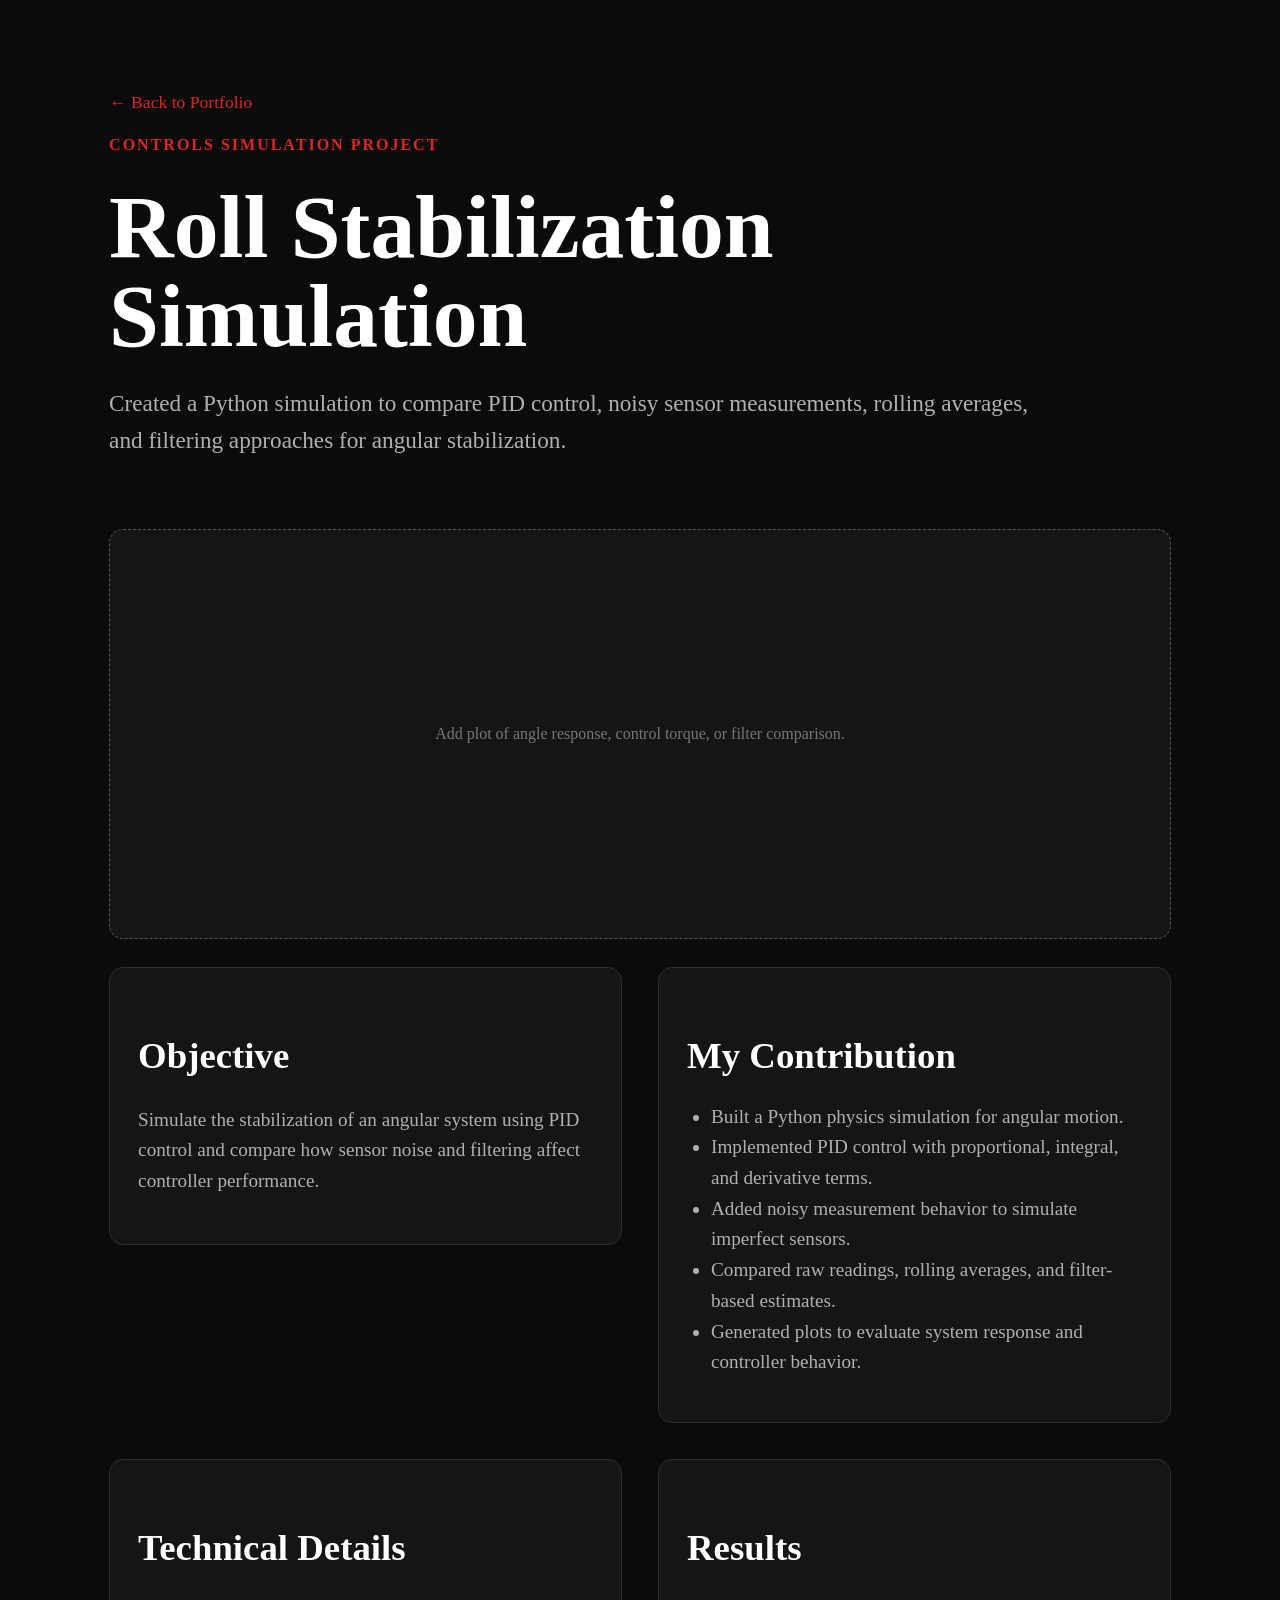
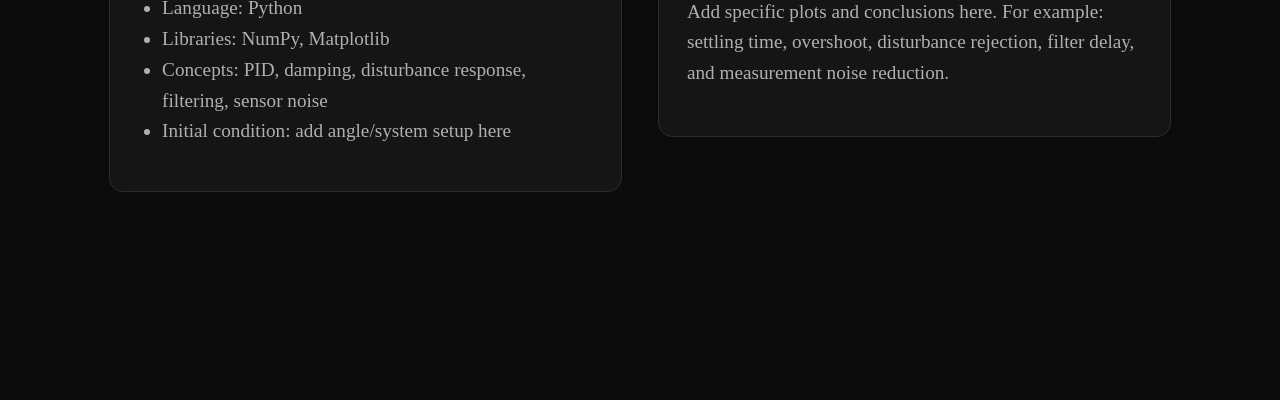
==== projects/controls-sim.html @ 14aed6b5 "fix image paths" ====
<!DOCTYPE html>
<html lang="en">
<head>
  <meta charset="UTF-8" />
  <meta name="viewport" content="width=device-width, initial-scale=1.0" />
  <title>Roll Stabilization Simulation | Logan DeFour</title>
  <link rel="stylesheet" href="../style.css" />
</head>
<body>

<main class="project-page">

  <a class="back-link" href="../index.html">← Back to Portfolio</a>

  <section class="project-hero">
    <p class="eyebrow">Controls Simulation Project</p>
    <h1>Roll Stabilization Simulation</h1>
    <p class="project-summary">
      Created a Python simulation to compare PID control, noisy sensor measurements,
      rolling averages, and filtering approaches for angular stabilization.
    </p>
  </section>

  <div class="visual-large placeholder">
    Add plot of angle response, control torque, or filter comparison.
  </div>

  <section class="project-layout">

    <div class="project-section">
      <h2>Objective</h2>
      <p>
        Simulate the stabilization of an angular system using PID control and compare how
        sensor noise and filtering affect controller performance.
      </p>
    </div>

    <div class="project-section">
      <h2>My Contribution</h2>
      <ul>
        <li>Built a Python physics simulation for angular motion.</li>
        <li>Implemented PID control with proportional, integral, and derivative terms.</li>
        <li>Added noisy measurement behavior to simulate imperfect sensors.</li>
        <li>Compared raw readings, rolling averages, and filter-based estimates.</li>
        <li>Generated plots to evaluate system response and controller behavior.</li>
      </ul>
    </div>

    <div class="project-section">
      <h2>Technical Details</h2>
      <ul>
        <li>Language: Python</li>
        <li>Libraries: NumPy, Matplotlib</li>
        <li>Concepts: PID, damping, disturbance response, filtering, sensor noise</li>
        <li>Initial condition: add angle/system setup here</li>
      </ul>
    </div>

    <div class="project-section">
      <h2>Results</h2>
      <p>
        Add specific plots and conclusions here. For example: settling time, overshoot,
        disturbance rejection, filter delay, and measurement noise reduction.
      </p>
    </div>

  </section>

</main>

</body>
</html>
---- style.css ----
<<<<<<< HEAD
@import url('https://fonts.googleapis.com/css2?family=Cormorant+Garamond:wght@400;500;600;700&display=swap');

* {
  margin: 0;
  padding: 0;
  box-sizing: border-box;
}

html {
  scroll-behavior: smooth;
}

body {
  background: #0b0b0b;
  color: #d8d8d8;
  font-family: "Cormorant Garamond", serif;
  line-height: 1.6;
}

a {
  color: inherit;
  text-decoration: none;
}

.site-header {
  position: sticky;
  top: 0;
  z-index: 10;
  background: rgba(10, 10, 10, 0.92);
  border-bottom: 1px solid #2d2d2d;
  backdrop-filter: blur(10px);
}

nav {
  display: flex;
  justify-content: space-between;
  align-items: center;
  padding: 22px 8%;
}

.logo {
  color: #ffffff;
  font-size: 2rem;
  font-weight: 700;
  letter-spacing: 1px;
}

.nav-links a {
  margin-left: 24px;
  color: #d8d8d8;
  font-size: 1.1rem;
}

.nav-links a:hover {
  color: #dc2626;
}

.hero {
  min-height: 90vh;
  padding: 80px 8%;
  display: grid;
  grid-template-columns: 1.2fr 0.8fr;
  gap: 48px;
  align-items: center;
  background:
    linear-gradient(rgba(0,0,0,0.72), rgba(0,0,0,0.86)),
    linear-gradient(135deg, #0b0b0b, #18181b, #111827);
}

.eyebrow {
  color: #dc2626;
  font-weight: 700;
  text-transform: uppercase;
  letter-spacing: 2px;
}

.hero h1 {
  font-size: clamp(3.4rem, 5vw, 6.7rem);
  line-height: 0.95;
  margin: 16px 0 24px;
  color: white;
}

.hero p {
  font-size: 1.45rem;
  color: #b0b0b0;
  max-width: 850px;
}

.button {
  display: inline-block;
  margin-top: 32px;
  padding: 14px 28px;
  background: #991b1b;
  color: white;
  border-radius: 6px;
  font-size: 1.15rem;
  transition: 0.25s;
}

.button:hover {
  background: #dc2626;
  transform: translateY(-2px);
}

.placeholder {
  border: 1px dashed #555;
  background: #151515;
  color: #777;
  display: flex;
  align-items: center;
  justify-content: center;
  text-align: center;
  padding: 24px;
}

.hero-visual {
    height: 650px;
    overflow: hidden;
    border-radius: 16px;
}

.hero-image {
    width: 100%;
    height: 100%;
    object-fit: cover;
    object-position: center top;
}

main {
  padding: 80px 8%;
}

section {
  margin-bottom: 120px;
}

.section-heading {
  margin-bottom: 32px;
}

.section-heading h2 {
  font-size: 3.2rem;
  color: white;
  border-left: 4px solid #991b1b;
  padding-left: 16px;
}

.section-heading p {
  font-size: 1.3rem;
  color: #a3a3a3;
  max-width: 850px;
  margin-top: 12px;
}

.project-grid {
  display: grid;
  grid-template-columns: repeat(auto-fit, minmax(320px, 1fr));
  gap: 28px;
}

.project-card {
  background: #151515;
  border: 1px solid #2d2d2d;
  border-radius: 14px;
  overflow: hidden;
  transition: 0.25s;
}

.project-card:hover {
  transform: translateY(-8px);
  border-color: #991b1b;
  box-shadow: 0 10px 30px rgba(153, 27, 27, 0.25);
}

.project-image {
    width: 100%;
    height: 230px;
    object-fit: cover;
    display: block;
}
.project-content {
  padding: 24px;
}

.project-content h3 {
  font-size: 1.9rem;
  color: white;
  margin-bottom: 12px;
}

.project-content p {
  font-size: 1.15rem;
  color: #b0b0b0;
  margin-bottom: 16px;
}

.project-content span {
  color: #dc2626;
  font-weight: 700;
}

.skills-grid {
  display: flex;
  flex-wrap: wrap;
  gap: 14px;
}

.skills-grid span {
  background: #151515;
  border: 1px solid #333;
  padding: 10px 18px;
  border-radius: 999px;
  font-size: 1.1rem;
}

.about p,
.contact p {
  font-size: 1.45rem;
  color: #b0b0b0;
  max-width: 900px;
}

.contact a {
  color: #dc2626;
}

footer {
  padding: 40px 8%;
  text-align: center;
  border-top: 1px solid #2d2d2d;
  color: #777;
}

/* Project Pages */

.project-page {
  padding: 80px 8%;
}

.project-hero {
  margin-bottom: 70px;
}

.back-link {
  color: #dc2626;
  font-size: 1.1rem;
}

.project-hero h1 {
  font-size: clamp(3rem, 7vw, 6rem);
  color: white;
  line-height: 1;
  margin: 24px 0;
}

.project-summary {
  font-size: 1.45rem;
  color: #b0b0b0;
  max-width: 950px;
}

.project-layout {
  display: grid;
  grid-template-columns: 1fr 1fr;
  gap: 36px;
  align-items: start;
}

.project-section {
  background: #151515;
  border: 1px solid #2d2d2d;
  border-radius: 14px;
  padding: 28px;
}

.project-section h2 {
  font-size: 2.3rem;
  color: white;
  margin-bottom: 16px;
}

.project-section p,
.project-section li {
  font-size: 1.2rem;
  color: #b0b0b0;
}

.project-section ul {
  padding-left: 24px;
}

.visual-large {
  min-height: 360px;
  border-radius: 14px;
  margin-bottom: 28px;
}

.full-width {
  grid-column: 1 / -1;
}

@media (max-width: 850px) {
  .hero,
  .project-layout {
    grid-template-columns: 1fr;
  }

  nav {
    flex-direction: column;
    gap: 16px;
  }

  .nav-links a {
    margin: 0 8px;
  }
=======
@import url('https://fonts.googleapis.com/css2?family=Cormorant+Garamond:wght@400;500;600;700&display=swap');

* {
  margin: 0;
  padding: 0;
  box-sizing: border-box;
}

html {
  scroll-behavior: smooth;
}

body {
  background: #0b0b0b;
  color: #d8d8d8;
  font-family: "Cormorant Garamond", serif;
  line-height: 1.6;
}

a {
  color: inherit;
  text-decoration: none;
}

.site-header {
  position: sticky;
  top: 0;
  z-index: 10;
  background: rgba(10, 10, 10, 0.92);
  border-bottom: 1px solid #2d2d2d;
  backdrop-filter: blur(10px);
}

nav {
  display: flex;
  justify-content: space-between;
  align-items: center;
  padding: 22px 8%;
}

.logo {
  color: #ffffff;
  font-size: 2rem;
  font-weight: 700;
  letter-spacing: 1px;
}

.nav-links a {
  margin-left: 24px;
  color: #d8d8d8;
  font-size: 1.1rem;
}

.nav-links a:hover {
  color: #dc2626;
}

.hero {
  min-height: 90vh;
  padding: 80px 8%;
  display: grid;
  grid-template-columns: 1.2fr 0.8fr;
  gap: 48px;
  align-items: center;
  background:
    linear-gradient(rgba(0,0,0,0.72), rgba(0,0,0,0.86)),
    linear-gradient(135deg, #0b0b0b, #18181b, #111827);
}

.eyebrow {
  color: #dc2626;
  font-weight: 700;
  text-transform: uppercase;
  letter-spacing: 2px;
}

.hero h1 {
  font-size: clamp(3.4rem, 5vw, 6.7rem);
  line-height: 0.95;
  margin: 16px 0 24px;
  color: white;
}

.hero p {
  font-size: 1.45rem;
  color: #b0b0b0;
  max-width: 850px;
}

.button {
  display: inline-block;
  margin-top: 32px;
  padding: 14px 28px;
  background: #991b1b;
  color: white;
  border-radius: 6px;
  font-size: 1.15rem;
  transition: 0.25s;
}

.button:hover {
  background: #dc2626;
  transform: translateY(-2px);
}

.placeholder {
  border: 1px dashed #555;
  background: #151515;
  color: #777;
  display: flex;
  align-items: center;
  justify-content: center;
  text-align: center;
  padding: 24px;
}

.hero-visual {
    height: 650px;
    overflow: hidden;
    border-radius: 16px;
}

.hero-image {
    width: 100%;
    height: 100%;
    object-fit: cover;
    object-position: center top;
}

main {
  padding: 80px 8%;
}

section {
  margin-bottom: 120px;
}

.section-heading {
  margin-bottom: 32px;
}

.section-heading h2 {
  font-size: 3.2rem;
  color: white;
  border-left: 4px solid #991b1b;
  padding-left: 16px;
}

.section-heading p {
  font-size: 1.3rem;
  color: #a3a3a3;
  max-width: 850px;
  margin-top: 12px;
}

.project-grid {
  display: grid;
  grid-template-columns: repeat(auto-fit, minmax(320px, 1fr));
  gap: 28px;
}

.project-card {
  background: #151515;
  border: 1px solid #2d2d2d;
  border-radius: 14px;
  overflow: hidden;
  transition: 0.25s;
}

.project-card:hover {
  transform: translateY(-8px);
  border-color: #991b1b;
  box-shadow: 0 10px 30px rgba(153, 27, 27, 0.25);
}

.project-image {
    width: 100%;
    height: 230px;
    object-fit: cover;
    display: block;
}
.project-content {
  padding: 24px;
}

.project-content h3 {
  font-size: 1.9rem;
  color: white;
  margin-bottom: 12px;
}

.project-content p {
  font-size: 1.15rem;
  color: #b0b0b0;
  margin-bottom: 16px;
}

.project-content span {
  color: #dc2626;
  font-weight: 700;
}

.skills-grid {
  display: flex;
  flex-wrap: wrap;
  gap: 14px;
}

.skills-grid span {
  background: #151515;
  border: 1px solid #333;
  padding: 10px 18px;
  border-radius: 999px;
  font-size: 1.1rem;
}

.about p,
.contact p {
  font-size: 1.45rem;
  color: #b0b0b0;
  max-width: 900px;
}

.contact a {
  color: #dc2626;
}

footer {
  padding: 40px 8%;
  text-align: center;
  border-top: 1px solid #2d2d2d;
  color: #777;
}

/* Project Pages */

.project-page {
  padding: 80px 8%;
}

.project-hero {
  margin-bottom: 70px;
}

.back-link {
  color: #dc2626;
  font-size: 1.1rem;
}

.project-hero h1 {
  font-size: clamp(3rem, 7vw, 6rem);
  color: white;
  line-height: 1;
  margin: 24px 0;
}

.project-summary {
  font-size: 1.45rem;
  color: #b0b0b0;
  max-width: 950px;
}

.project-layout {
  display: grid;
  grid-template-columns: 1fr 1fr;
  gap: 36px;
  align-items: start;
}

.project-section {
  background: #151515;
  border: 1px solid #2d2d2d;
  border-radius: 14px;
  padding: 28px;
}

.project-section h2 {
  font-size: 2.3rem;
  color: white;
  margin-bottom: 16px;
}

.project-section p,
.project-section li {
  font-size: 1.2rem;
  color: #b0b0b0;
}

.project-section ul {
  padding-left: 24px;
}

.visual-large {
  min-height: 360px;
  border-radius: 14px;
  margin-bottom: 28px;
}

.full-width {
  grid-column: 1 / -1;
}

@media (max-width: 850px) {
  .hero,
  .project-layout {
    grid-template-columns: 1fr;
  }

  nav {
    flex-direction: column;
    gap: 16px;
  }

  .nav-links a {
    margin: 0 8px;
  }
>>>>>>> 4660305 (Initial Portfolio)
}
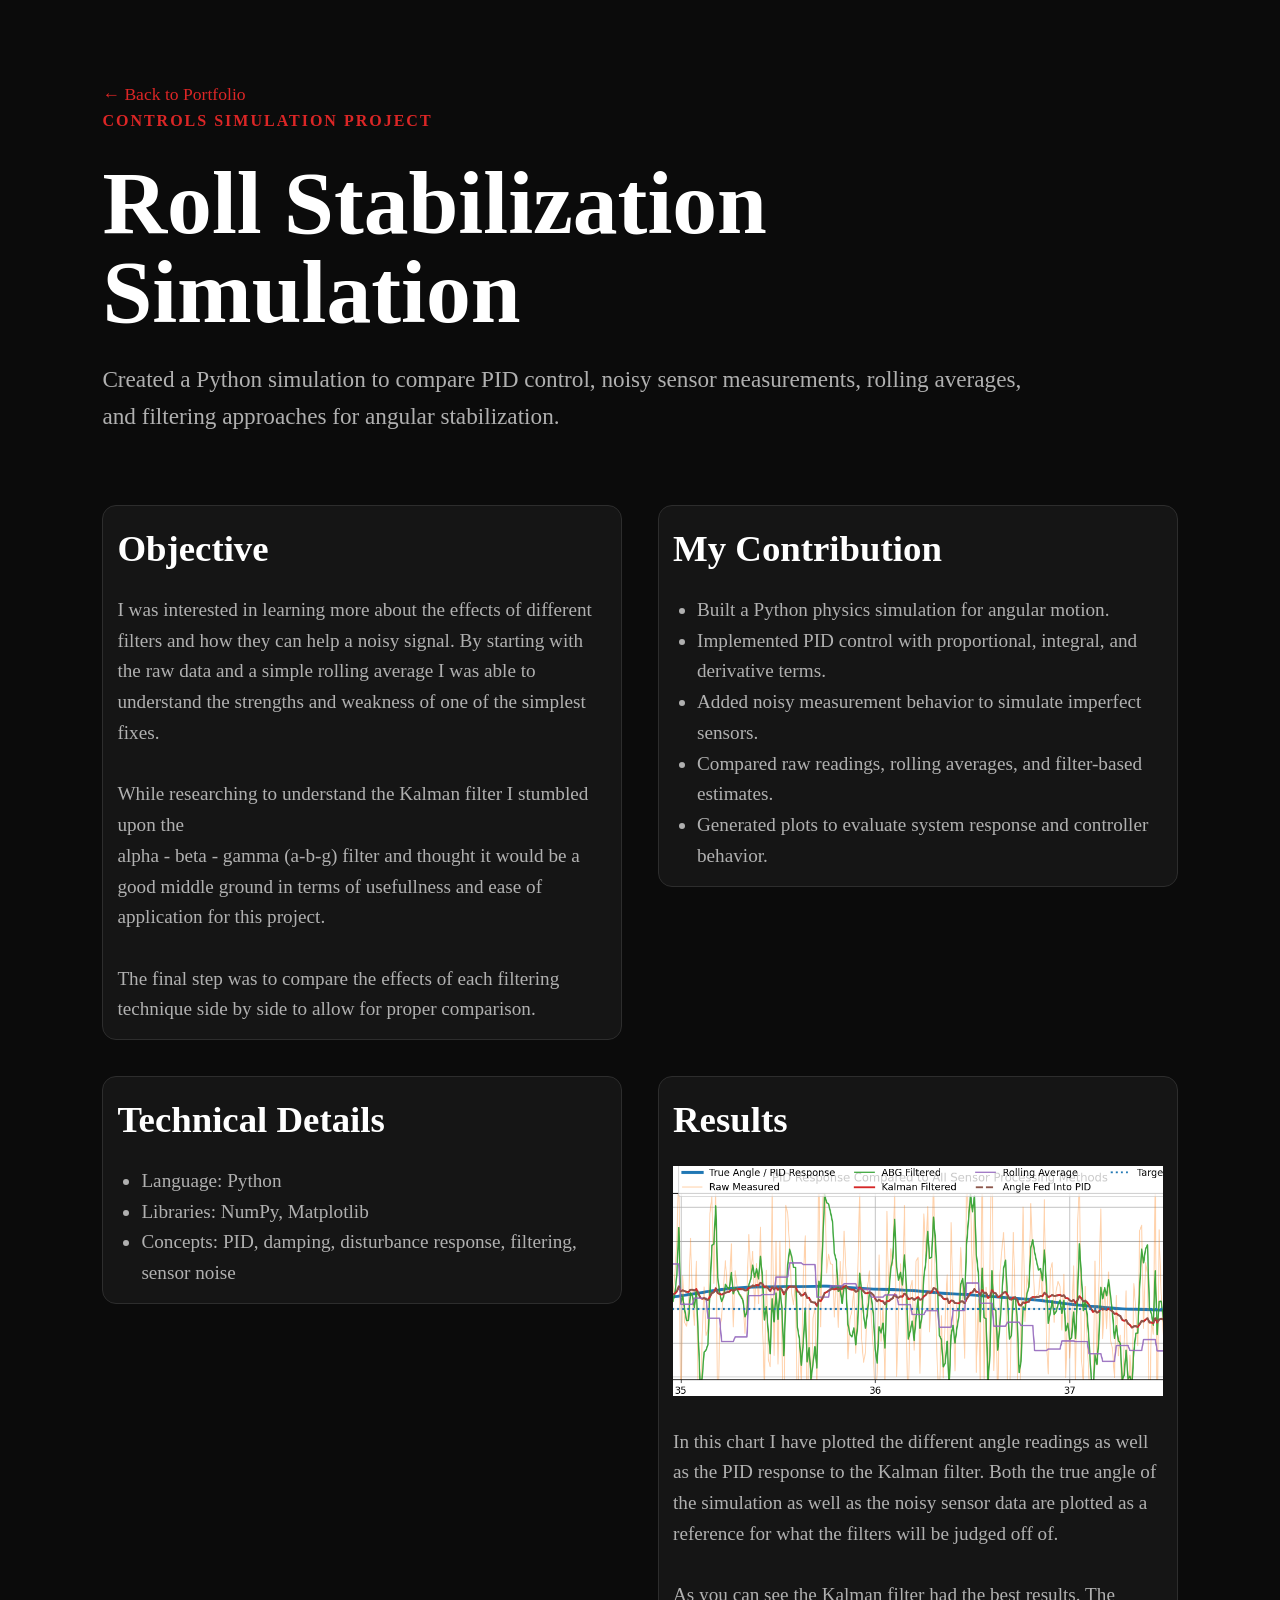
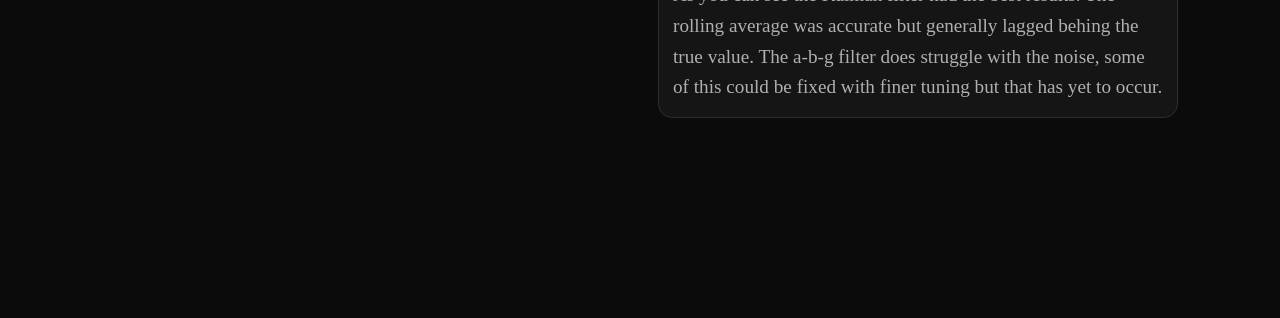
==== commit 5275f8fd: "descriptions and such" ====
--- a/projects/controls-sim.html
+++ b/projects/controls-sim.html
@@ -1,72 +1,101 @@
-<!DOCTYPE html>
-<html lang="en">
-<head>
-  <meta charset="UTF-8" />
-  <meta name="viewport" content="width=device-width, initial-scale=1.0" />
-  <title>Roll Stabilization Simulation | Logan DeFour</title>
-  <link rel="stylesheet" href="../style.css" />
-</head>
-<body>
-
-<main class="project-page">
-
-  <a class="back-link" href="../index.html">← Back to Portfolio</a>
-
-  <section class="project-hero">
-    <p class="eyebrow">Controls Simulation Project</p>
-    <h1>Roll Stabilization Simulation</h1>
-    <p class="project-summary">
-      Created a Python simulation to compare PID control, noisy sensor measurements,
-      rolling averages, and filtering approaches for angular stabilization.
-    </p>
-  </section>
-
-  <div class="visual-large placeholder">
-    Add plot of angle response, control torque, or filter comparison.
-  </div>
-
-  <section class="project-layout">
-
-    <div class="project-section">
-      <h2>Objective</h2>
-      <p>
-        Simulate the stabilization of an angular system using PID control and compare how
-        sensor noise and filtering affect controller performance.
-      </p>
-    </div>
-
-    <div class="project-section">
-      <h2>My Contribution</h2>
-      <ul>
-        <li>Built a Python physics simulation for angular motion.</li>
-        <li>Implemented PID control with proportional, integral, and derivative terms.</li>
-        <li>Added noisy measurement behavior to simulate imperfect sensors.</li>
-        <li>Compared raw readings, rolling averages, and filter-based estimates.</li>
-        <li>Generated plots to evaluate system response and controller behavior.</li>
-      </ul>
-    </div>
-
-    <div class="project-section">
-      <h2>Technical Details</h2>
-      <ul>
-        <li>Language: Python</li>
-        <li>Libraries: NumPy, Matplotlib</li>
-        <li>Concepts: PID, damping, disturbance response, filtering, sensor noise</li>
-        <li>Initial condition: add angle/system setup here</li>
-      </ul>
-    </div>
-
-    <div class="project-section">
-      <h2>Results</h2>
-      <p>
-        Add specific plots and conclusions here. For example: settling time, overshoot,
-        disturbance rejection, filter delay, and measurement noise reduction.
-      </p>
-    </div>
-
-  </section>
-
-</main>
-
-</body>
+<!DOCTYPE html>
+<html lang="en">
+<head>
+  <meta charset="UTF-8" />
+  <meta name="viewport" content="width=device-width, initial-scale=1.0" />
+  <title>Roll Stabilization Simulation | Logan DeFour</title>
+  <link rel="stylesheet" href="../style.css" />
+</head>
+<body>
+
+<main class="project-page">
+
+  <a class="back-link" href="../index.html">← Back to Portfolio</a>
+
+  <section class="project-hero">
+    <p class="eyebrow">Controls Simulation Project</p>
+    <h1>Roll Stabilization Simulation</h1>
+    <p class="project-summary">
+      Created a Python simulation to compare PID control, noisy sensor measurements,
+      rolling averages, and filtering approaches for angular stabilization.
+    </p>
+  </section>
+
+  <!-- <div class="visual-large placeholder">
+    Add plot of angle response, control torque, or filter comparison.
+  </div> -->
+
+  <section class="project-layout">
+
+    <div class="project-section">
+      <h2>Objective</h2>
+      <p>
+        <!-- Simulate the stabilization of an angular system using PID control and compare how
+        sensor noise and filtering affect controller performance. -->
+
+        I was interested in learning more about the effects of different filters and how they can help
+        a noisy signal. By starting with the raw data and a simple rolling average I was able to understand the 
+        strengths and weakness of one of the simplest fixes.
+        
+<br/>
+
+<br/>
+        While researching to understand the Kalman filter I stumbled upon the <br/> alpha - beta - gamma (a-b-g) filter and thought
+        it would be a good middle ground in terms of usefullness and ease of application for this project.
+        
+<br/>
+
+<br/>
+        The final step was to compare the effects of each filtering technique side by side to allow for proper comparison.
+      </p>
+    </div>
+
+    <div class="project-section">
+      <h2>My Contribution</h2>     
+      <ul>
+        <li>Built a Python physics simulation for angular motion.</li>
+        <li>Implemented PID control with proportional, integral, and derivative terms.</li>
+        <li>Added noisy measurement behavior to simulate imperfect sensors.</li>
+        <li>Compared raw readings, rolling averages, and filter-based estimates.</li>
+        <li>Generated plots to evaluate system response and controller behavior.</li>
+      </ul>
+    </div>
+
+    <div class="project-section">
+      <h2>Technical Details</h2>
+      <ul>
+        <li>Language: Python</li>
+        <li>Libraries: NumPy, Matplotlib</li>
+        <li>Concepts: PID, damping, disturbance response, filtering, sensor noise</li>
+      </ul>
+    </div>
+
+    <div class="project-section">
+      <h2>Results</h2>
+      <p>
+        <img
+        class="project-image"
+        src="../images/filter-data-zoomed.png"
+        alt="filter data"
+      />
+        <br/>
+        In this chart I have plotted the different angle readings as well as the PID response to 
+        the Kalman filter. Both the true angle of the simulation as well as the noisy sensor data are plotted
+        as a reference for what the filters will be judged off of.
+        <br/>
+        <br/>
+        As you can see the Kalman filter had the best results. The rolling average was accurate but generally lagged
+        behing the true value. The a-b-g filter does struggle with the noise, some of this could be fixed with finer 
+        tuning but that has yet to occur.
+
+
+
+      </p>
+    </div>
+
+  </section>
+
+</main>
+
+</body>
 </html>
--- a/style.css
+++ b/style.css
@@ -1,636 +1,368 @@
-<<<<<<< HEAD
-@import url('https://fonts.googleapis.com/css2?family=Cormorant+Garamond:wght@400;500;600;700&display=swap');
-
-* {
-  margin: 0;
-  padding: 0;
-  box-sizing: border-box;
-}
-
-html {
-  scroll-behavior: smooth;
-}
-
-body {
-  background: #0b0b0b;
-  color: #d8d8d8;
-  font-family: "Cormorant Garamond", serif;
-  line-height: 1.6;
-}
-
-a {
-  color: inherit;
-  text-decoration: none;
-}
-
-.site-header {
-  position: sticky;
-  top: 0;
-  z-index: 10;
-  background: rgba(10, 10, 10, 0.92);
-  border-bottom: 1px solid #2d2d2d;
-  backdrop-filter: blur(10px);
-}
-
-nav {
-  display: flex;
-  justify-content: space-between;
-  align-items: center;
-  padding: 22px 8%;
-}
-
-.logo {
-  color: #ffffff;
-  font-size: 2rem;
-  font-weight: 700;
-  letter-spacing: 1px;
-}
-
-.nav-links a {
-  margin-left: 24px;
-  color: #d8d8d8;
-  font-size: 1.1rem;
-}
-
-.nav-links a:hover {
-  color: #dc2626;
-}
-
-.hero {
-  min-height: 90vh;
-  padding: 80px 8%;
-  display: grid;
-  grid-template-columns: 1.2fr 0.8fr;
-  gap: 48px;
-  align-items: center;
-  background:
-    linear-gradient(rgba(0,0,0,0.72), rgba(0,0,0,0.86)),
-    linear-gradient(135deg, #0b0b0b, #18181b, #111827);
-}
-
-.eyebrow {
-  color: #dc2626;
-  font-weight: 700;
-  text-transform: uppercase;
-  letter-spacing: 2px;
-}
-
-.hero h1 {
-  font-size: clamp(3.4rem, 5vw, 6.7rem);
-  line-height: 0.95;
-  margin: 16px 0 24px;
-  color: white;
-}
-
-.hero p {
-  font-size: 1.45rem;
-  color: #b0b0b0;
-  max-width: 850px;
-}
-
-.button {
-  display: inline-block;
-  margin-top: 32px;
-  padding: 14px 28px;
-  background: #991b1b;
-  color: white;
-  border-radius: 6px;
-  font-size: 1.15rem;
-  transition: 0.25s;
-}
-
-.button:hover {
-  background: #dc2626;
-  transform: translateY(-2px);
-}
-
-.placeholder {
-  border: 1px dashed #555;
-  background: #151515;
-  color: #777;
-  display: flex;
-  align-items: center;
-  justify-content: center;
-  text-align: center;
-  padding: 24px;
-}
-
-.hero-visual {
-    height: 650px;
-    overflow: hidden;
-    border-radius: 16px;
-}
-
-.hero-image {
-    width: 100%;
-    height: 100%;
-    object-fit: cover;
-    object-position: center top;
-}
-
-main {
-  padding: 80px 8%;
-}
-
-section {
-  margin-bottom: 120px;
-}
-
-.section-heading {
-  margin-bottom: 32px;
-}
-
-.section-heading h2 {
-  font-size: 3.2rem;
-  color: white;
-  border-left: 4px solid #991b1b;
-  padding-left: 16px;
-}
-
-.section-heading p {
-  font-size: 1.3rem;
-  color: #a3a3a3;
-  max-width: 850px;
-  margin-top: 12px;
-}
-
-.project-grid {
-  display: grid;
-  grid-template-columns: repeat(auto-fit, minmax(320px, 1fr));
-  gap: 28px;
-}
-
-.project-card {
-  background: #151515;
-  border: 1px solid #2d2d2d;
-  border-radius: 14px;
-  overflow: hidden;
-  transition: 0.25s;
-}
-
-.project-card:hover {
-  transform: translateY(-8px);
-  border-color: #991b1b;
-  box-shadow: 0 10px 30px rgba(153, 27, 27, 0.25);
-}
-
-.project-image {
-    width: 100%;
-    height: 230px;
-    object-fit: cover;
-    display: block;
-}
-.project-content {
-  padding: 24px;
-}
-
-.project-content h3 {
-  font-size: 1.9rem;
-  color: white;
-  margin-bottom: 12px;
-}
-
-.project-content p {
-  font-size: 1.15rem;
-  color: #b0b0b0;
-  margin-bottom: 16px;
-}
-
-.project-content span {
-  color: #dc2626;
-  font-weight: 700;
-}
-
-.skills-grid {
-  display: flex;
-  flex-wrap: wrap;
-  gap: 14px;
-}
-
-.skills-grid span {
-  background: #151515;
-  border: 1px solid #333;
-  padding: 10px 18px;
-  border-radius: 999px;
-  font-size: 1.1rem;
-}
-
-.about p,
-.contact p {
-  font-size: 1.45rem;
-  color: #b0b0b0;
-  max-width: 900px;
-}
-
-.contact a {
-  color: #dc2626;
-}
-
-footer {
-  padding: 40px 8%;
-  text-align: center;
-  border-top: 1px solid #2d2d2d;
-  color: #777;
-}
-
-/* Project Pages */
-
-.project-page {
-  padding: 80px 8%;
-}
-
-.project-hero {
-  margin-bottom: 70px;
-}
-
-.back-link {
-  color: #dc2626;
-  font-size: 1.1rem;
-}
-
-.project-hero h1 {
-  font-size: clamp(3rem, 7vw, 6rem);
-  color: white;
-  line-height: 1;
-  margin: 24px 0;
-}
-
-.project-summary {
-  font-size: 1.45rem;
-  color: #b0b0b0;
-  max-width: 950px;
-}
-
-.project-layout {
-  display: grid;
-  grid-template-columns: 1fr 1fr;
-  gap: 36px;
-  align-items: start;
-}
-
-.project-section {
-  background: #151515;
-  border: 1px solid #2d2d2d;
-  border-radius: 14px;
-  padding: 28px;
-}
-
-.project-section h2 {
-  font-size: 2.3rem;
-  color: white;
-  margin-bottom: 16px;
-}
-
-.project-section p,
-.project-section li {
-  font-size: 1.2rem;
-  color: #b0b0b0;
-}
-
-.project-section ul {
-  padding-left: 24px;
-}
-
-.visual-large {
-  min-height: 360px;
-  border-radius: 14px;
-  margin-bottom: 28px;
-}
-
-.full-width {
-  grid-column: 1 / -1;
-}
-
-@media (max-width: 850px) {
-  .hero,
-  .project-layout {
-    grid-template-columns: 1fr;
-  }
-
-  nav {
-    flex-direction: column;
-    gap: 16px;
-  }
-
-  .nav-links a {
-    margin: 0 8px;
-  }
-=======
-@import url('https://fonts.googleapis.com/css2?family=Cormorant+Garamond:wght@400;500;600;700&display=swap');
-
-* {
-  margin: 0;
-  padding: 0;
-  box-sizing: border-box;
-}
-
-html {
-  scroll-behavior: smooth;
-}
-
-body {
-  background: #0b0b0b;
-  color: #d8d8d8;
-  font-family: "Cormorant Garamond", serif;
-  line-height: 1.6;
-}
-
-a {
-  color: inherit;
-  text-decoration: none;
-}
-
-.site-header {
-  position: sticky;
-  top: 0;
-  z-index: 10;
-  background: rgba(10, 10, 10, 0.92);
-  border-bottom: 1px solid #2d2d2d;
-  backdrop-filter: blur(10px);
-}
-
-nav {
-  display: flex;
-  justify-content: space-between;
-  align-items: center;
-  padding: 22px 8%;
-}
-
-.logo {
-  color: #ffffff;
-  font-size: 2rem;
-  font-weight: 700;
-  letter-spacing: 1px;
-}
-
-.nav-links a {
-  margin-left: 24px;
-  color: #d8d8d8;
-  font-size: 1.1rem;
-}
-
-.nav-links a:hover {
-  color: #dc2626;
-}
-
-.hero {
-  min-height: 90vh;
-  padding: 80px 8%;
-  display: grid;
-  grid-template-columns: 1.2fr 0.8fr;
-  gap: 48px;
-  align-items: center;
-  background:
-    linear-gradient(rgba(0,0,0,0.72), rgba(0,0,0,0.86)),
-    linear-gradient(135deg, #0b0b0b, #18181b, #111827);
-}
-
-.eyebrow {
-  color: #dc2626;
-  font-weight: 700;
-  text-transform: uppercase;
-  letter-spacing: 2px;
-}
-
-.hero h1 {
-  font-size: clamp(3.4rem, 5vw, 6.7rem);
-  line-height: 0.95;
-  margin: 16px 0 24px;
-  color: white;
-}
-
-.hero p {
-  font-size: 1.45rem;
-  color: #b0b0b0;
-  max-width: 850px;
-}
-
-.button {
-  display: inline-block;
-  margin-top: 32px;
-  padding: 14px 28px;
-  background: #991b1b;
-  color: white;
-  border-radius: 6px;
-  font-size: 1.15rem;
-  transition: 0.25s;
-}
-
-.button:hover {
-  background: #dc2626;
-  transform: translateY(-2px);
-}
-
-.placeholder {
-  border: 1px dashed #555;
-  background: #151515;
-  color: #777;
-  display: flex;
-  align-items: center;
-  justify-content: center;
-  text-align: center;
-  padding: 24px;
-}
-
-.hero-visual {
-    height: 650px;
-    overflow: hidden;
-    border-radius: 16px;
-}
-
-.hero-image {
-    width: 100%;
-    height: 100%;
-    object-fit: cover;
-    object-position: center top;
-}
-
-main {
-  padding: 80px 8%;
-}
-
-section {
-  margin-bottom: 120px;
-}
-
-.section-heading {
-  margin-bottom: 32px;
-}
-
-.section-heading h2 {
-  font-size: 3.2rem;
-  color: white;
-  border-left: 4px solid #991b1b;
-  padding-left: 16px;
-}
-
-.section-heading p {
-  font-size: 1.3rem;
-  color: #a3a3a3;
-  max-width: 850px;
-  margin-top: 12px;
-}
-
-.project-grid {
-  display: grid;
-  grid-template-columns: repeat(auto-fit, minmax(320px, 1fr));
-  gap: 28px;
-}
-
-.project-card {
-  background: #151515;
-  border: 1px solid #2d2d2d;
-  border-radius: 14px;
-  overflow: hidden;
-  transition: 0.25s;
-}
-
-.project-card:hover {
-  transform: translateY(-8px);
-  border-color: #991b1b;
-  box-shadow: 0 10px 30px rgba(153, 27, 27, 0.25);
-}
-
-.project-image {
-    width: 100%;
-    height: 230px;
-    object-fit: cover;
-    display: block;
-}
-.project-content {
-  padding: 24px;
-}
-
-.project-content h3 {
-  font-size: 1.9rem;
-  color: white;
-  margin-bottom: 12px;
-}
-
-.project-content p {
-  font-size: 1.15rem;
-  color: #b0b0b0;
-  margin-bottom: 16px;
-}
-
-.project-content span {
-  color: #dc2626;
-  font-weight: 700;
-}
-
-.skills-grid {
-  display: flex;
-  flex-wrap: wrap;
-  gap: 14px;
-}
-
-.skills-grid span {
-  background: #151515;
-  border: 1px solid #333;
-  padding: 10px 18px;
-  border-radius: 999px;
-  font-size: 1.1rem;
-}
-
-.about p,
-.contact p {
-  font-size: 1.45rem;
-  color: #b0b0b0;
-  max-width: 900px;
-}
-
-.contact a {
-  color: #dc2626;
-}
-
-footer {
-  padding: 40px 8%;
-  text-align: center;
-  border-top: 1px solid #2d2d2d;
-  color: #777;
-}
-
-/* Project Pages */
-
-.project-page {
-  padding: 80px 8%;
-}
-
-.project-hero {
-  margin-bottom: 70px;
-}
-
-.back-link {
-  color: #dc2626;
-  font-size: 1.1rem;
-}
-
-.project-hero h1 {
-  font-size: clamp(3rem, 7vw, 6rem);
-  color: white;
-  line-height: 1;
-  margin: 24px 0;
-}
-
-.project-summary {
-  font-size: 1.45rem;
-  color: #b0b0b0;
-  max-width: 950px;
-}
-
-.project-layout {
-  display: grid;
-  grid-template-columns: 1fr 1fr;
-  gap: 36px;
-  align-items: start;
-}
-
-.project-section {
-  background: #151515;
-  border: 1px solid #2d2d2d;
-  border-radius: 14px;
-  padding: 28px;
-}
-
-.project-section h2 {
-  font-size: 2.3rem;
-  color: white;
-  margin-bottom: 16px;
-}
-
-.project-section p,
-.project-section li {
-  font-size: 1.2rem;
-  color: #b0b0b0;
-}
-
-.project-section ul {
-  padding-left: 24px;
-}
-
-.visual-large {
-  min-height: 360px;
-  border-radius: 14px;
-  margin-bottom: 28px;
-}
-
-.full-width {
-  grid-column: 1 / -1;
-}
-
-@media (max-width: 850px) {
-  .hero,
-  .project-layout {
-    grid-template-columns: 1fr;
-  }
-
-  nav {
-    flex-direction: column;
-    gap: 16px;
-  }
-
-  .nav-links a {
-    margin: 0 8px;
-  }
->>>>>>> 4660305 (Initial Portfolio)
+@import url('https://fonts.googleapis.com/css2?family=Cormorant+Garamond:wght@400;500;600;700&display=swap');
+
+* {
+  margin: 0;
+  padding: 0;
+  box-sizing: border-box;
+}
+
+html {
+  scroll-behavior: smooth;
+}
+
+body {
+  background: #0b0b0b;
+  color: #d8d8d8;
+  font-family: "Cormorant Garamond", serif;
+  line-height: 1.6;
+}
+
+a {
+  color: inherit;
+  text-decoration: none;
+}
+
+.site-header {
+  position: sticky;
+  top: 0;
+  z-index: 10;
+  background: rgba(10, 10, 10, 0.92);
+  border-bottom: 1px solid #2d2d2d;
+  backdrop-filter: blur(10px);
+}
+
+nav {
+  display: flex;
+  justify-content: space-between;
+  align-items: center;
+  padding: 22px 8%;
+}
+
+.logo {
+  color: #ffffff;
+  font-size: 2rem;
+  font-weight: 700;
+  letter-spacing: 1px;
+}
+
+.nav-links a {
+  margin-left: 24px;
+  color: #d8d8d8;
+  font-size: 1.1rem;
+}
+
+.nav-links a:hover {
+  color: #dc2626;
+}
+
+.hero {
+  min-height: 90vh;
+  padding: 80px 8%;
+  display: grid;
+  grid-template-columns: 1.2fr 0.8fr;
+  gap: 48px;
+  align-items: center;
+  background:
+    linear-gradient(rgba(0,0,0,0.72), rgba(0,0,0,0.86)),
+    linear-gradient(135deg, #0b0b0b, #18181b, #111827);
+}
+
+.eyebrow {
+  color: #dc2626;
+  font-weight: 700;
+  text-transform: uppercase;
+  letter-spacing: 2px;
+}
+
+.hero h1 {
+  font-size: clamp(3.4rem, 5vw, 6.7rem);
+  line-height: 0.95;
+  margin: 16px 0 24px;
+  color: white;
+}
+
+.hero p {
+  font-size: 1.45rem;
+  color: #b0b0b0;
+  max-width: 850px;
+}
+
+.button {
+  display: inline-block;
+  margin-top: 32px;
+  padding: 14px 28px;
+  background: #991b1b;
+  color: white;
+  border-radius: 6px;
+  font-size: 1.15rem;
+  transition: 0.25s;
+}
+
+.button:hover {
+  background: #dc2626;
+  transform: translateY(-2px);
+}
+
+.placeholder {
+  border: 1px dashed #555;
+  background: #151515;
+  color: #777;
+  display: flex;
+  align-items: center;
+  justify-content: center;
+  text-align: center;
+  padding: 24px;
+}
+
+.hero-visual {
+    height: 650px;
+    overflow: hidden;
+    border-radius: 16px;
+}
+
+.hero-image {
+    width: 100%;
+    height: 100%;
+    object-fit: cover;
+    object-position: center top;
+}
+
+main {
+  padding: 80px 8%;
+}
+
+section {
+  margin-bottom: 120px;
+}
+
+.section-heading {
+  margin-bottom: 32px;
+}
+
+.section-heading h2 {
+  font-size: 3.2rem;
+  color: white;
+  border-left: 4px solid #991b1b;
+  padding-left: 16px;
+}
+
+.section-heading p {
+  font-size: 1.3rem;
+  color: #a3a3a3;
+  max-width: 850px;
+  margin-top: 12px;
+}
+
+.project-grid {
+  display: grid;
+  grid-template-columns: repeat(auto-fit, minmax(320px, 1fr));
+  gap: 14px;
+}
+
+.project-card {
+  background: #151515;
+  border: 1px solid #2d2d2d;
+  border-radius: 14px;
+  overflow: hidden;
+  transition: 0.25s;
+}
+
+.project-card:hover {
+  transform: translateY(-8px);
+  border-color: #991b1b;
+  box-shadow: 0 10px 30px rgba(153, 27, 27, 0.25);
+}
+
+.project-image {
+    width: 100%;
+    height: 230px;
+    object-fit: cover;
+    display: block;
+}
+.large-image {
+    width: 100%;
+    height: 450px;
+    object-fit: cover;
+    display: block;
+}
+.project-content {
+  padding: 24px;
+}
+
+.project-content h3 {
+  font-size: 1.9rem;
+  color: white;
+  margin-bottom: 12px;
+}
+
+.project-content p {
+  font-size: 1.15rem;
+  color: #b0b0b0;
+  margin-bottom: 16px;
+}
+
+.project-content span {
+  color: #dc2626;
+  font-weight: 700;
+}
+
+.skills-grid {
+  display: flex;
+  flex-wrap: wrap;
+  gap: 14px;
+}
+
+.skills-grid span {
+  background: #151515;
+  border: 1px solid #333;
+  padding: 10px 18px;
+  border-radius: 999px;
+  font-size: 1.1rem;
+}
+
+.about p,
+.contact p {
+  font-size: 1.45rem;
+  color: #b0b0b0;
+  max-width: 900px;
+}
+
+.contact a {
+  color: #dc2626;
+}
+
+footer {
+  padding: 40px 8%;
+  text-align: center;
+  border-top: 1px solid #2d2d2d;
+  color: #777;
+}
+
+/* Project Pages */
+
+.project-page {
+  padding: 80px 8%;
+}
+
+.project-hero {
+  margin-bottom: 70px;
+}
+
+.back-link {
+  color: #dc2626;
+  font-size: 1.1rem;
+}
+
+.project-hero h1 {
+  font-size: clamp(3rem, 7vw, 6rem);
+  color: white;
+  line-height: 1;
+  margin: 24px 0;
+}
+
+.project-summary {
+  font-size: 1.45rem;
+  color: #b0b0b0;
+  max-width: 950px;
+}
+
+.project-layout {
+  display: grid;
+  grid-template-columns: 1fr 1fr;
+  gap: 36px;
+  align-items: start;
+}
+
+.project-section {
+  background: #151515;
+  border: 1px solid #2d2d2d;
+  border-radius: 14px;
+  padding: 14px;
+}
+
+.project-section h2 {
+  font-size: 2.3rem;
+  color: white;
+  margin-bottom: 16px;
+}
+
+.project-section p,
+.project-section li {
+  font-size: 1.2rem;
+  color: #b0b0b0;
+}
+
+.project-section ul {
+  padding-left: 24px;
+}
+
+.visual-large {
+    width: 100%;
+    max-width: 1000px;
+    margin: 3rem auto;
+ 
+    
+}
+
+.full-width {
+  grid-column: 1 / -1;
+}
+
+.pdf-section {
+    width: 100%;
+    max-width: 1100px;
+    margin: 40px auto;
+    padding: 0 24px;
+}
+
+.pdf-section h2 {
+    text-align: center;
+    margin-bottom: 24px;
+}
+
+.pdf-container {
+    width: 100%;
+    margin: 0 auto;
+}
+
+.pdf-viewer {
+    width: 100%;
+    height: 85vh;
+    min-height: 700px;
+    border: 1px solid #444;
+    border-radius: 8px;
+    background: white;
+}
+
+.video-section {
+    max-width: 1100px;
+    margin: 10px auto;
+    text-align: center
+}
+
+.video-card {
+    background: #151515;
+    border: 1px solid #2d2d2d;
+    border-radius: 14px;
+    padding: 20px;
+}
+.video-section h2 {
+    text-align: center;
+}
+
+@media (max-width: 850px) {
+  .hero,
+.project-layout {
+    columns: 2;
+    column-gap: 2rem;
+}
+
+  nav {
+    flex-direction: column;
+    gap: 16px;
+  }
+
+  .nav-links a {
+    margin: 0 8px;
+  }
 }
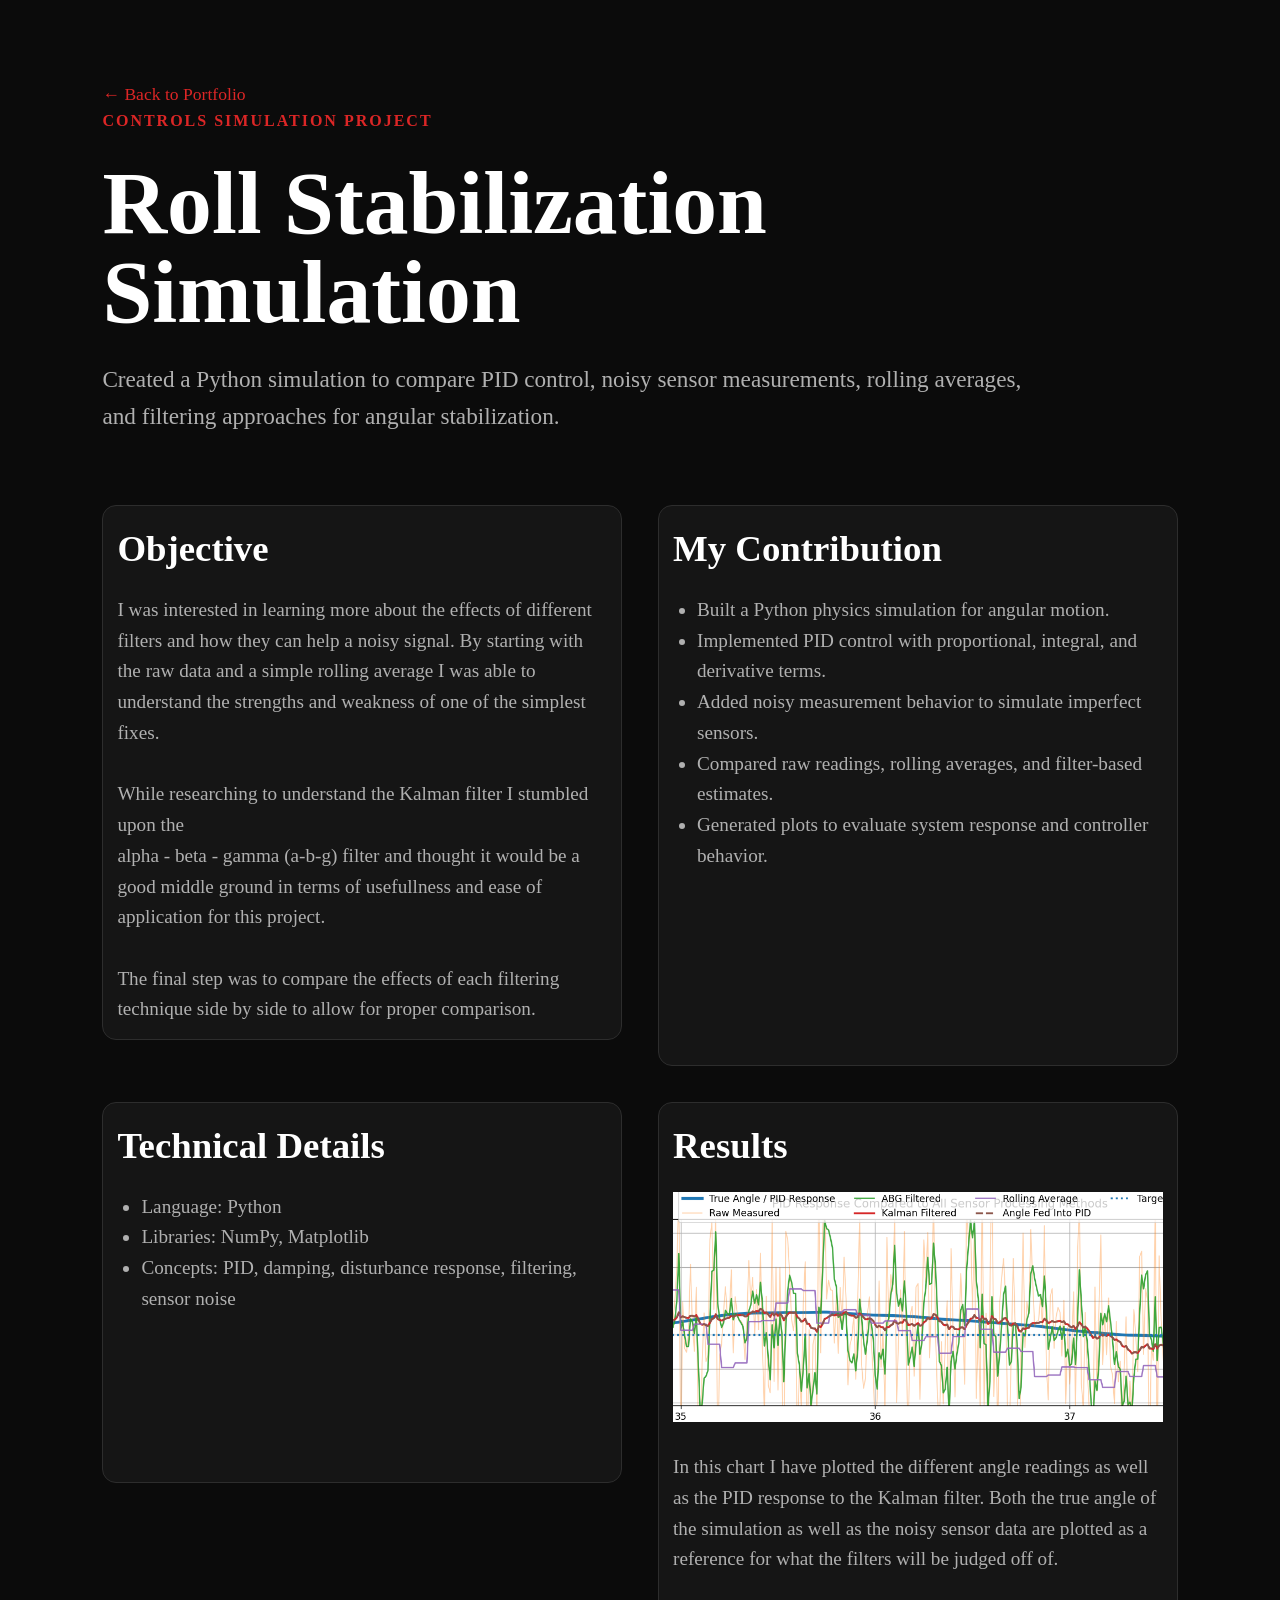
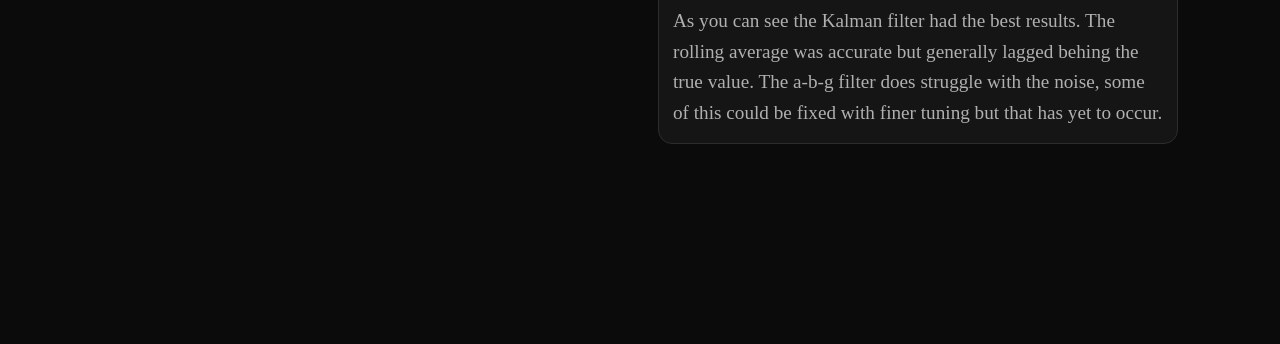
==== commit 95f8143e: "more work, still unfinished" ====
--- a/projects/controls-sim.html
+++ b/projects/controls-sim.html
@@ -58,6 +58,14 @@
         <li>Added noisy measurement behavior to simulate imperfect sensors.</li>
         <li>Compared raw readings, rolling averages, and filter-based estimates.</li>
         <li>Generated plots to evaluate system response and controller behavior.</li>
+        <br/>
+        <br/>
+        <br/>
+        <br/>
+        <br/>
+        <br/>        
+        <br/>
+         
       </ul>
     </div>
 
@@ -67,6 +75,12 @@
         <li>Language: Python</li>
         <li>Libraries: NumPy, Matplotlib</li>
         <li>Concepts: PID, damping, disturbance response, filtering, sensor noise</li>
+        <br/>
+        <br/>
+        <br/>
+        <br/>
+        <br/>
+        <br/>
       </ul>
     </div>
 
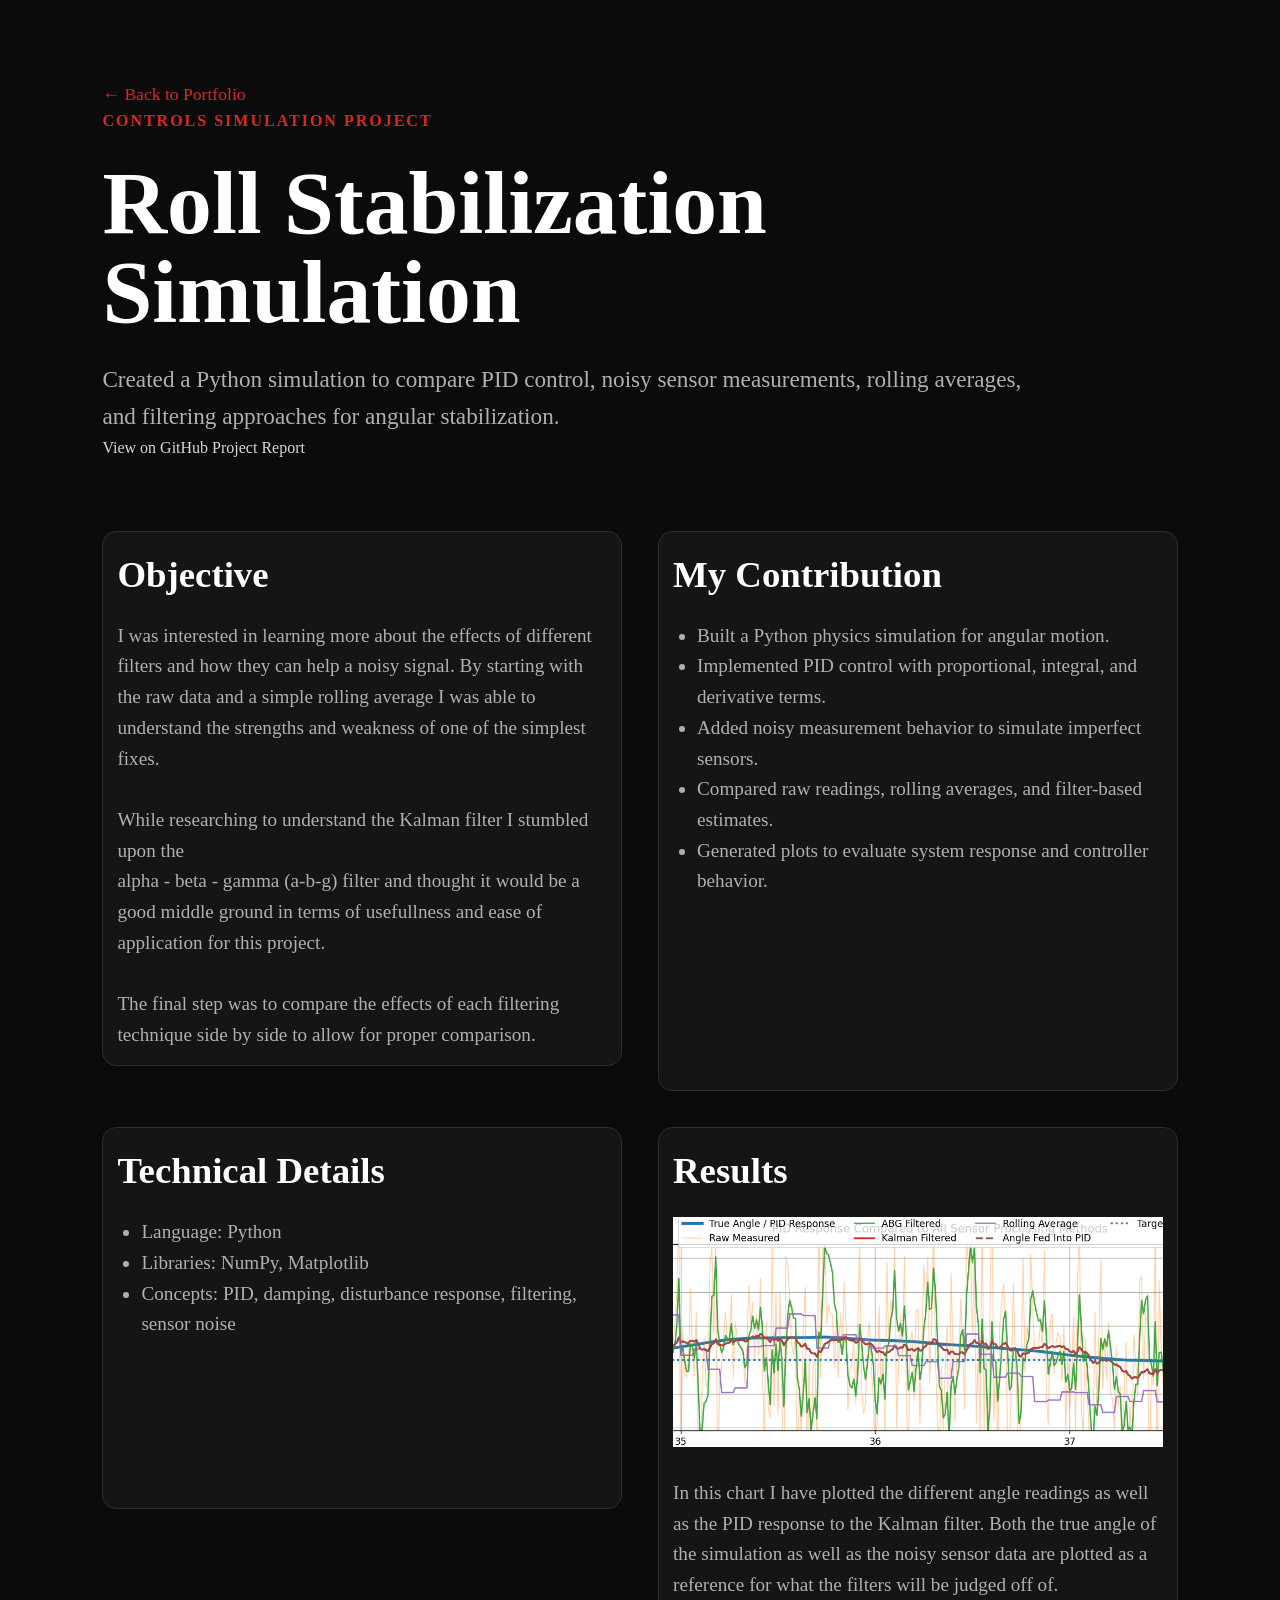
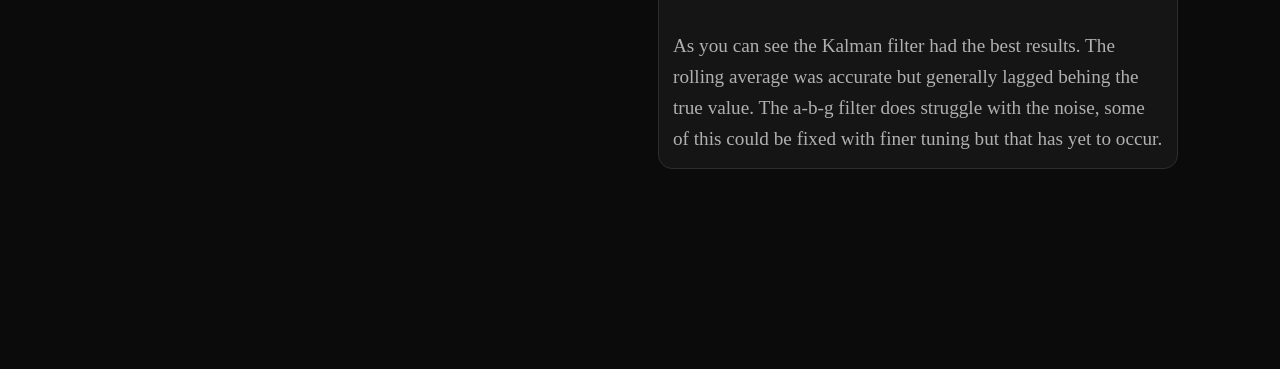
==== commit 584f99a0: "connecting git" ====
--- a/projects/controls-sim.html
+++ b/projects/controls-sim.html
@@ -19,7 +19,19 @@
       Created a Python simulation to compare PID control, noisy sensor measurements,
       rolling averages, and filtering approaches for angular stabilization.
     </p>
+      <div class="project-links">
+    <a href="https://github.com/loganD4/RollStabilizationSimulation/tree/main"
+       target="_blank"
+       rel="noopener">
+        View on GitHub
+    </a>
+
+    <a href="../PDFs/elevator-report.pdf" target="_blank">
+        Project Report
+    </a>
+</div>
   </section>
+
 
   <!-- <div class="visual-large placeholder">
     Add plot of angle response, control torque, or filter comparison.
--- a/style.css
+++ b/style.css
@@ -365,4 +365,22 @@
   .nav-links a {
     margin: 0 8px;
   }
+  .project-links {
+    display: flex;
+    gap: 1rem;
+    margin: 2rem 0;
+}
+
+.project-links a {
+    text-decoration: none;
+    color: white;
+    background: #b11226;
+    padding: 0.8rem 1.4rem;
+    border-radius: 6px;
+    transition: 0.2s;
+}
+
+.project-links a:hover {
+    background: #d42b3e;
+}
 }
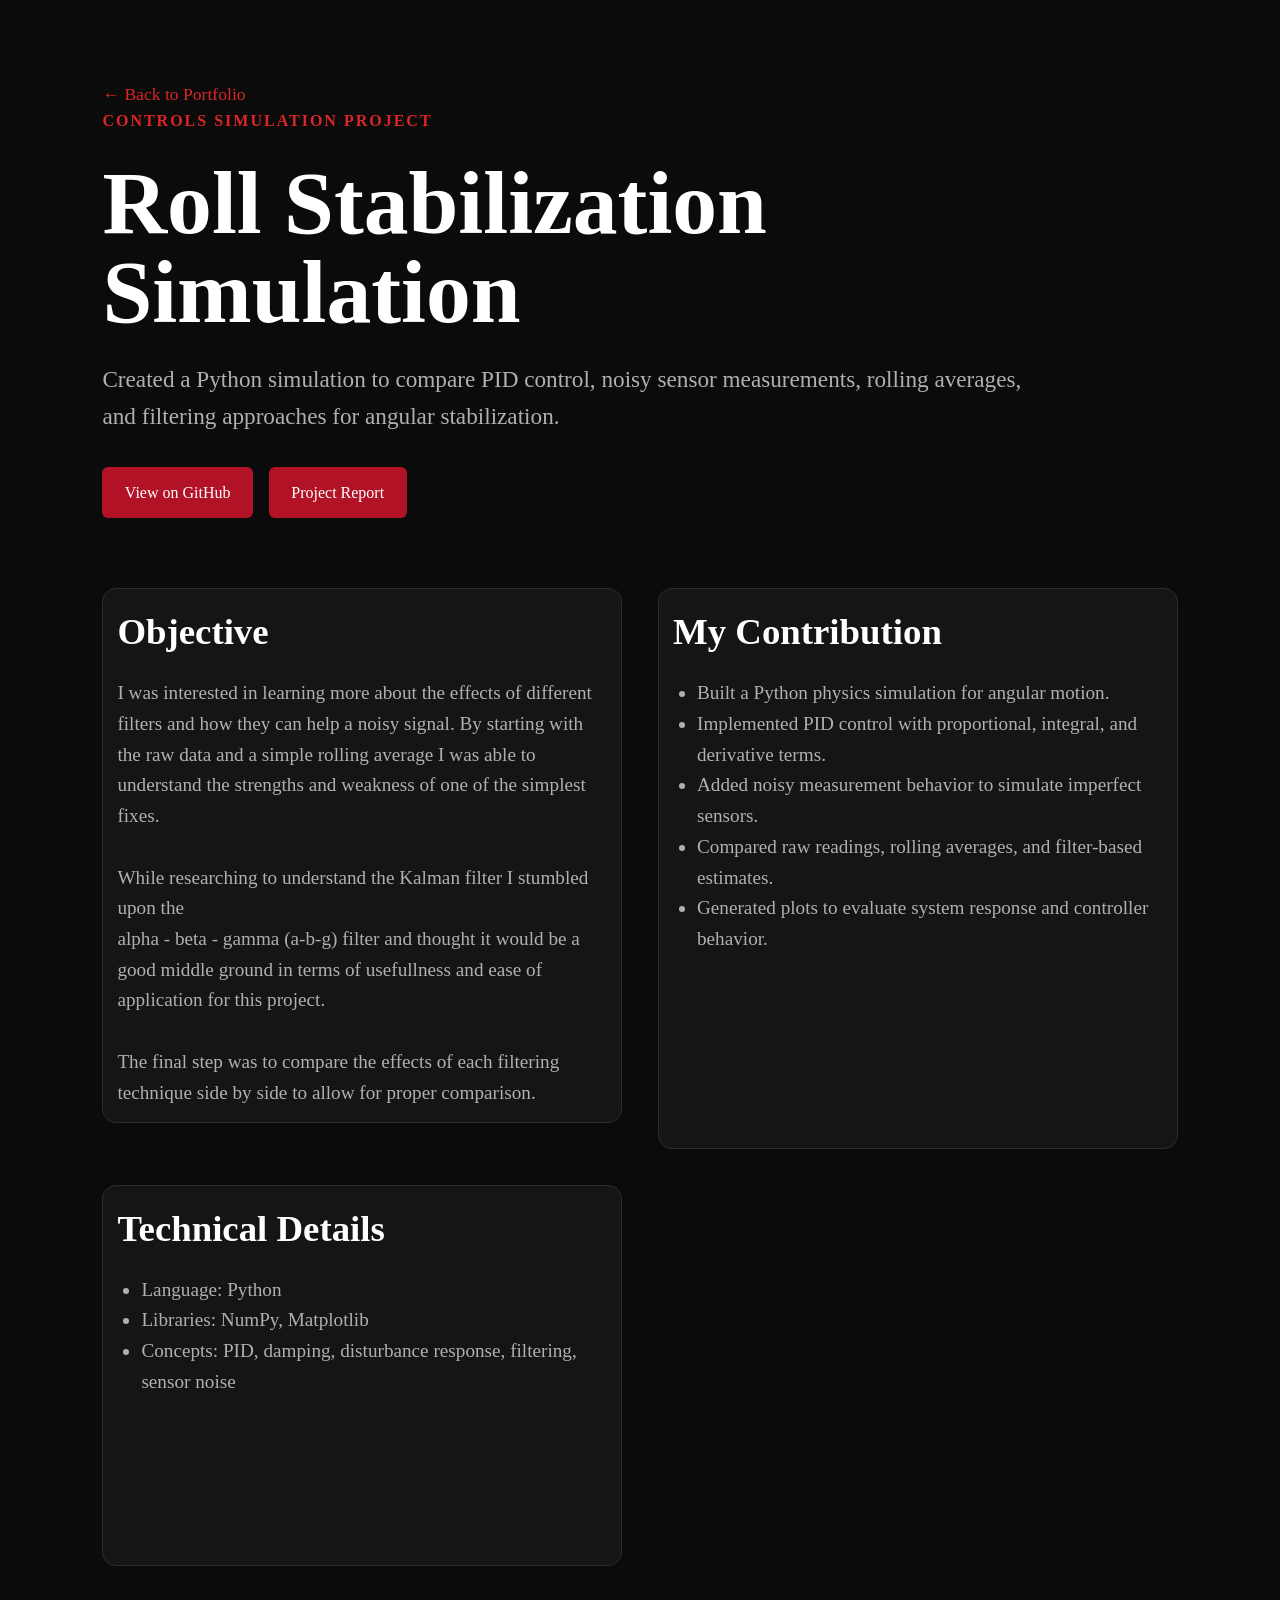
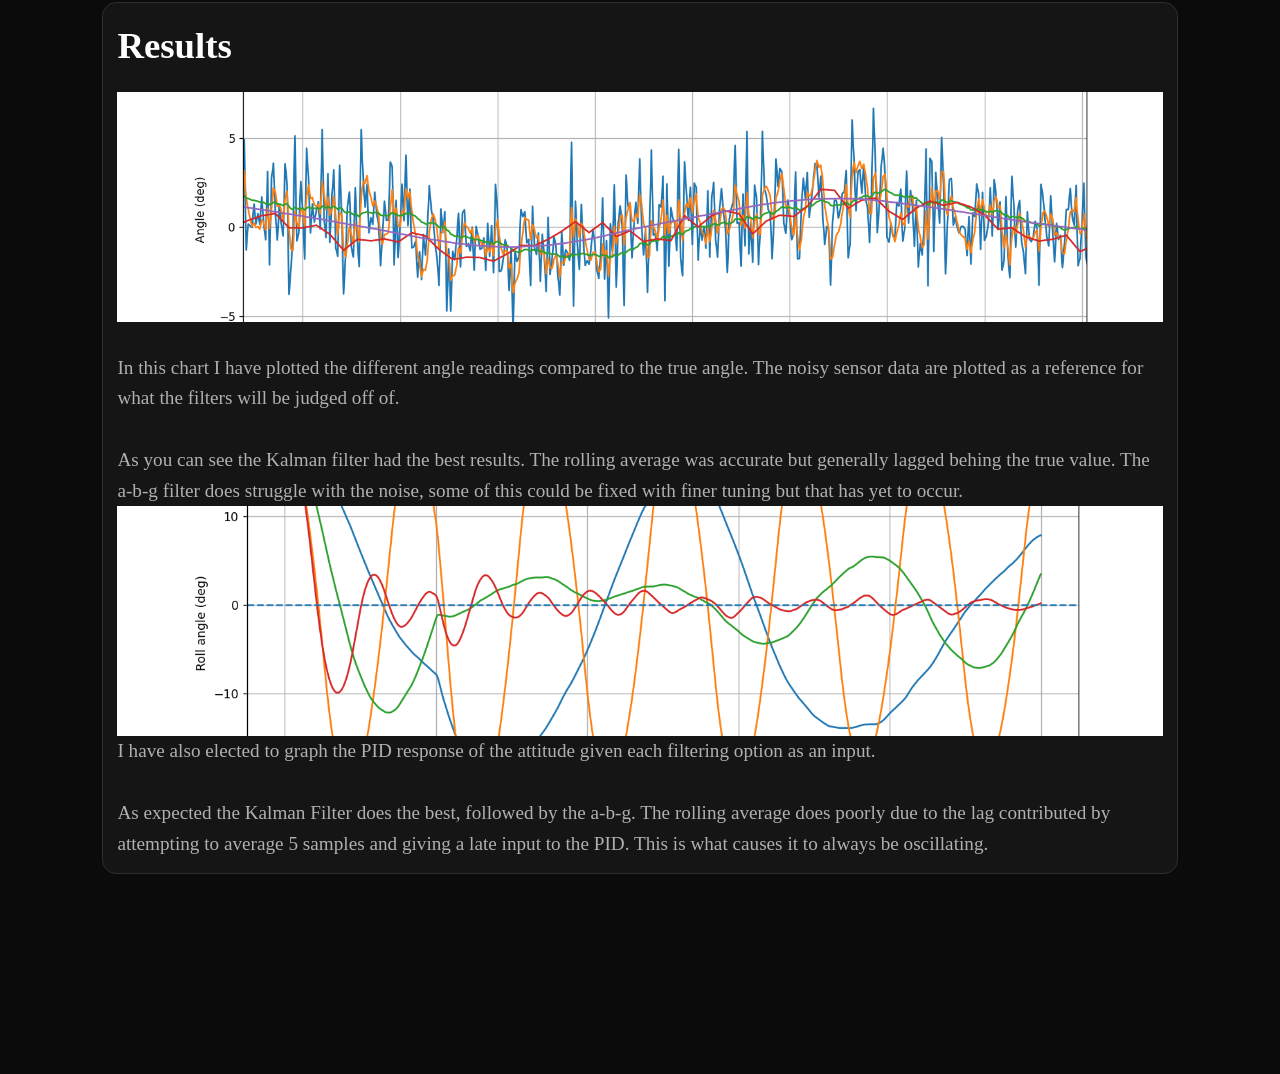
==== commit 0449b923: "filter response images, polish" ====
--- a/projects/controls-sim.html
+++ b/projects/controls-sim.html
@@ -20,7 +20,7 @@
       rolling averages, and filtering approaches for angular stabilization.
     </p>
       <div class="project-links">
-    <a href="https://github.com/loganD4/RollStabilizationSimulation/tree/main"
+    <a href="https://github.com/loganD4/RollStabilizationSimulation"
        target="_blank"
        rel="noopener">
         View on GitHub
@@ -96,23 +96,36 @@
       </ul>
     </div>
 
-    <div class="project-section">
+    <div class="project-section full-width">
       <h2>Results</h2>
       <p>
         <img
         class="project-image"
-        src="../images/filter-data-zoomed.png"
+        src="../images/angleComparison.png"
         alt="filter data"
       />
         <br/>
-        In this chart I have plotted the different angle readings as well as the PID response to 
-        the Kalman filter. Both the true angle of the simulation as well as the noisy sensor data are plotted
+        In this chart I have plotted the different angle readings compared to the true angle. The noisy sensor data are plotted
         as a reference for what the filters will be judged off of.
         <br/>
         <br/>
         As you can see the Kalman filter had the best results. The rolling average was accurate but generally lagged
         behing the true value. The a-b-g filter does struggle with the noise, some of this could be fixed with finer 
         tuning but that has yet to occur.
+
+        <img
+        class="project-image"
+        src="../images/allPIDresponse.png"
+        alt="so many responses"
+        />
+        <p>
+          I have also elected to graph the PID response of the attitude given each filtering option as an input. 
+          <br/>
+          <br/>
+          As expected the Kalman Filter does the best, followed by the a-b-g. The rolling average does poorly due to the lag
+          contributed by attempting to average 5 samples and giving a late input to the PID. This is what causes it to always be oscillating.
+
+        </p>
 
 
 
--- a/style.css
+++ b/style.css
@@ -185,6 +185,12 @@
     object-fit: cover;
     display: block;
 }
+.tall-image {
+    width: 100%;
+    height: 450px;
+    object-fit: contain;
+    display: block;
+}
 .project-content {
   padding: 24px;
 }
@@ -296,76 +302,7 @@
   padding-left: 24px;
 }
 
-.visual-large {
-    width: 100%;
-    max-width: 1000px;
-    margin: 3rem auto;
- 
-    
-}
-
-.full-width {
-  grid-column: 1 / -1;
-}
-
-.pdf-section {
-    width: 100%;
-    max-width: 1100px;
-    margin: 40px auto;
-    padding: 0 24px;
-}
-
-.pdf-section h2 {
-    text-align: center;
-    margin-bottom: 24px;
-}
-
-.pdf-container {
-    width: 100%;
-    margin: 0 auto;
-}
-
-.pdf-viewer {
-    width: 100%;
-    height: 85vh;
-    min-height: 700px;
-    border: 1px solid #444;
-    border-radius: 8px;
-    background: white;
-}
-
-.video-section {
-    max-width: 1100px;
-    margin: 10px auto;
-    text-align: center
-}
-
-.video-card {
-    background: #151515;
-    border: 1px solid #2d2d2d;
-    border-radius: 14px;
-    padding: 20px;
-}
-.video-section h2 {
-    text-align: center;
-}
-
-@media (max-width: 850px) {
-  .hero,
-.project-layout {
-    columns: 2;
-    column-gap: 2rem;
-}
-
-  nav {
-    flex-direction: column;
-    gap: 16px;
-  }
-
-  .nav-links a {
-    margin: 0 8px;
-  }
-  .project-links {
+ .project-links {
     display: flex;
     gap: 1rem;
     margin: 2rem 0;
@@ -383,4 +320,228 @@
 .project-links a:hover {
     background: #d42b3e;
 }
+.project-links {
+    margin-top: 2rem;
+}
+
+.project-link-button {
+    display: inline-block;
+    padding: 0.8rem 1.5rem;
+
+    background: #b11226;
+    color: white;
+    text-decoration: none;
+
+    border-radius: 6px;
+
+    transition: background 0.2s ease,
+                transform 0.2s ease;
+}
+
+.project-link-button:hover {
+    background: #d42b3e;
+    transform: translateY(-2px);
+}
+
+.visual-large {
+    width: 100%;
+    max-width: 1000px;
+    margin: 3rem auto;
+ 
+    
+}
+
+.full-width {
+  grid-column: 1 / -1;
+}
+
+.pdf-section {
+    width: 100%;
+    max-width: 1100px;
+    margin: 40px auto;
+    padding: 0 24px;
+}
+
+.pdf-section h2 {
+    text-align: center;
+    margin-bottom: 24px;
+}
+
+.pdf-container {
+    width: 100%;
+    margin: 0 auto;
+}
+
+.pdf-viewer {
+    width: 100%;
+    height: 85vh;
+    min-height: 700px;
+    border: 1px solid #444;
+    border-radius: 8px;
+    background: white;
+}
+
+.video-section {
+    max-width: 1100px;
+    margin: 10px auto;
+    text-align: center
+}
+
+.video-card {
+    background: #151515;
+    border: 1px solid #2d2d2d;
+    border-radius: 14px;
+    padding: 20px;
+}
+.video-section h2 {
+    text-align: center;
+}
+
+@media (max-width: 850px) {
+  .hero,
+.project-layout {
+    columns: 2;
+    column-gap: 2rem;
+}
+
+  nav {
+    flex-direction: column;
+    gap: 16px;
+  }
+
+  .nav-links a {
+    margin: 0 8px;
+  }
+
+ 
+}
+.timeline-section{
+    max-width:900px;
+    margin:5rem 3;
+}
+
+.timeline{
+    position:relative;
+    margin-top:3rem;
+    padding-left:40px;
+    border-left:3px solid #8b1e1e;
+}
+
+.timeline-item{
+    position:relative;
+    margin-bottom:3rem;
+}
+
+.timeline-dot{
+    position:absolute;
+    left:-51px;
+    top:8px;
+
+    width:18px;
+    height:18px;
+
+    border-radius:50%;
+    background:#8b1e1e;
+    border:3px solid #1b1b1b;
+}
+
+.timeline-content h3{
+    margin:0;
+}
+
+.timeline-date{
+    color:#888;
+    font-size:1.0rem;
+}
+
+.timeline-content p{
+    margin:.5rem 0;
+}
+
+.featured .timeline-dot{
+    width:22px;
+    height:22px;
+    background:#c62828;
+}
+.company {
+    margin: .35rem 0;
+    color: #cfcfcf;
+}
+
+.timeline-skills {
+    margin-bottom: .8rem;
+    color: #b43a3a;
+    font-size: 1.2rem;
+    font-weight: 600;
+    letter-spacing: .05em;
+}
+
+.timeline-details {
+    margin: 0;
+    padding-left: 1.2rem;
+    color: #a9a9a9;
+    line-height: 2.0;
+}
+
+.timeline-details li {
+    margin-bottom: .35rem;
+}
+
+.timeline-row{
+    display: flex;
+    align-items: flex-start;
+    gap: 2.5rem;
+}
+
+.timeline-content{
+    flex: 1;
+}
+
+.timeline-photo{
+    flex: 0 0 320px;
+    margin-left: auto;
+}
+
+.timeline-photo img{
+    width: 100%;
+    display: block;
+    border-radius: 10px;
+    border: 2px solid #8b1e1e;
+}
+.restore-row{
+    display:flex;
+    align-items:flex-start;
+}
+
+.restore-row .timeline-content{
+    flex:1;
+}
+
+.restore-photo{
+    width:420px;
+    margin-left:auto;
+    flex-shrink:0;
+}
+
+.restore-photo img{
+    width: 100%;
+    display: block;
+    border-radius: 10px;
+    border: 2px solid #8b1e1e;
+}
+.restore-timeline{
+    max-width:1400px;
+    width:100%;
+}
+.restore-media{
+    width:420px;
+    margin-left:auto;
+    flex-shrink:0;
+}
+
+.restore-media video{
+    width:100%;
+    display:block;
+    border-radius:10px;
+    border:2px solid #8b1e1e;
 }
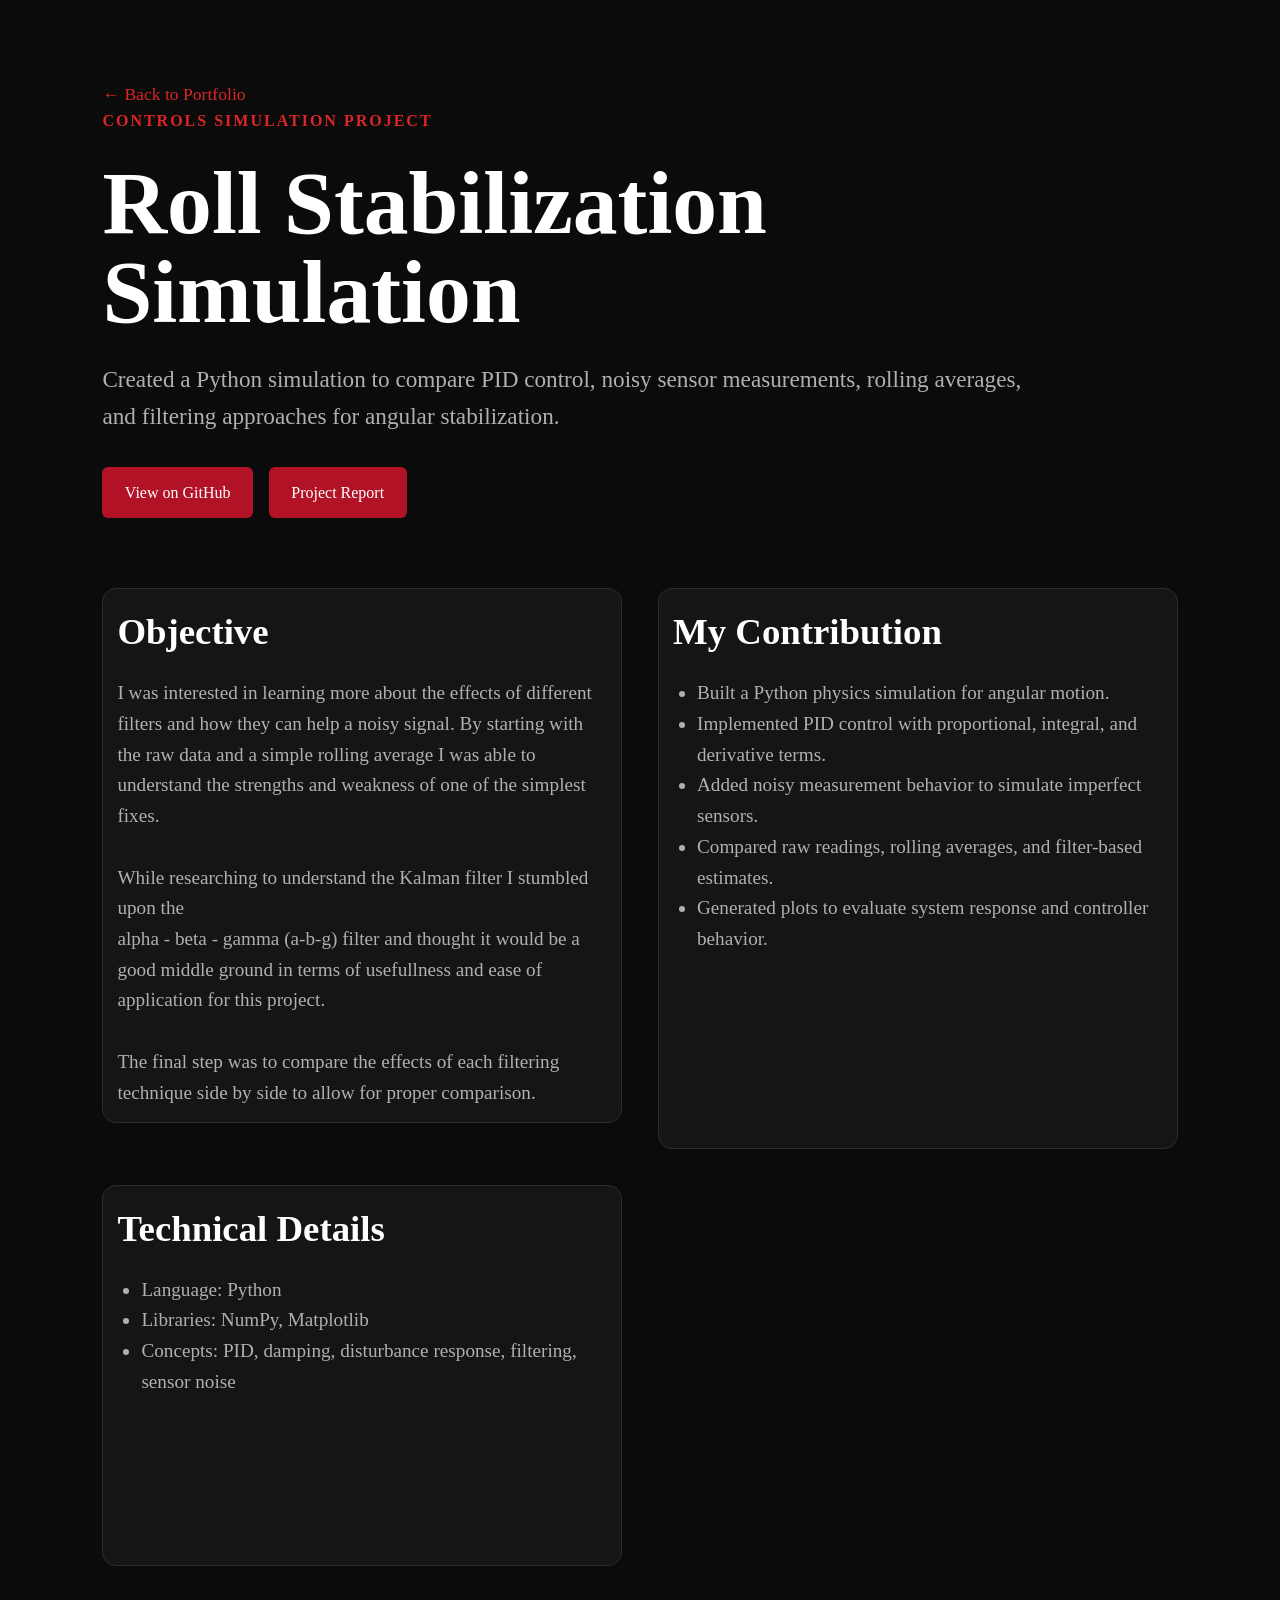
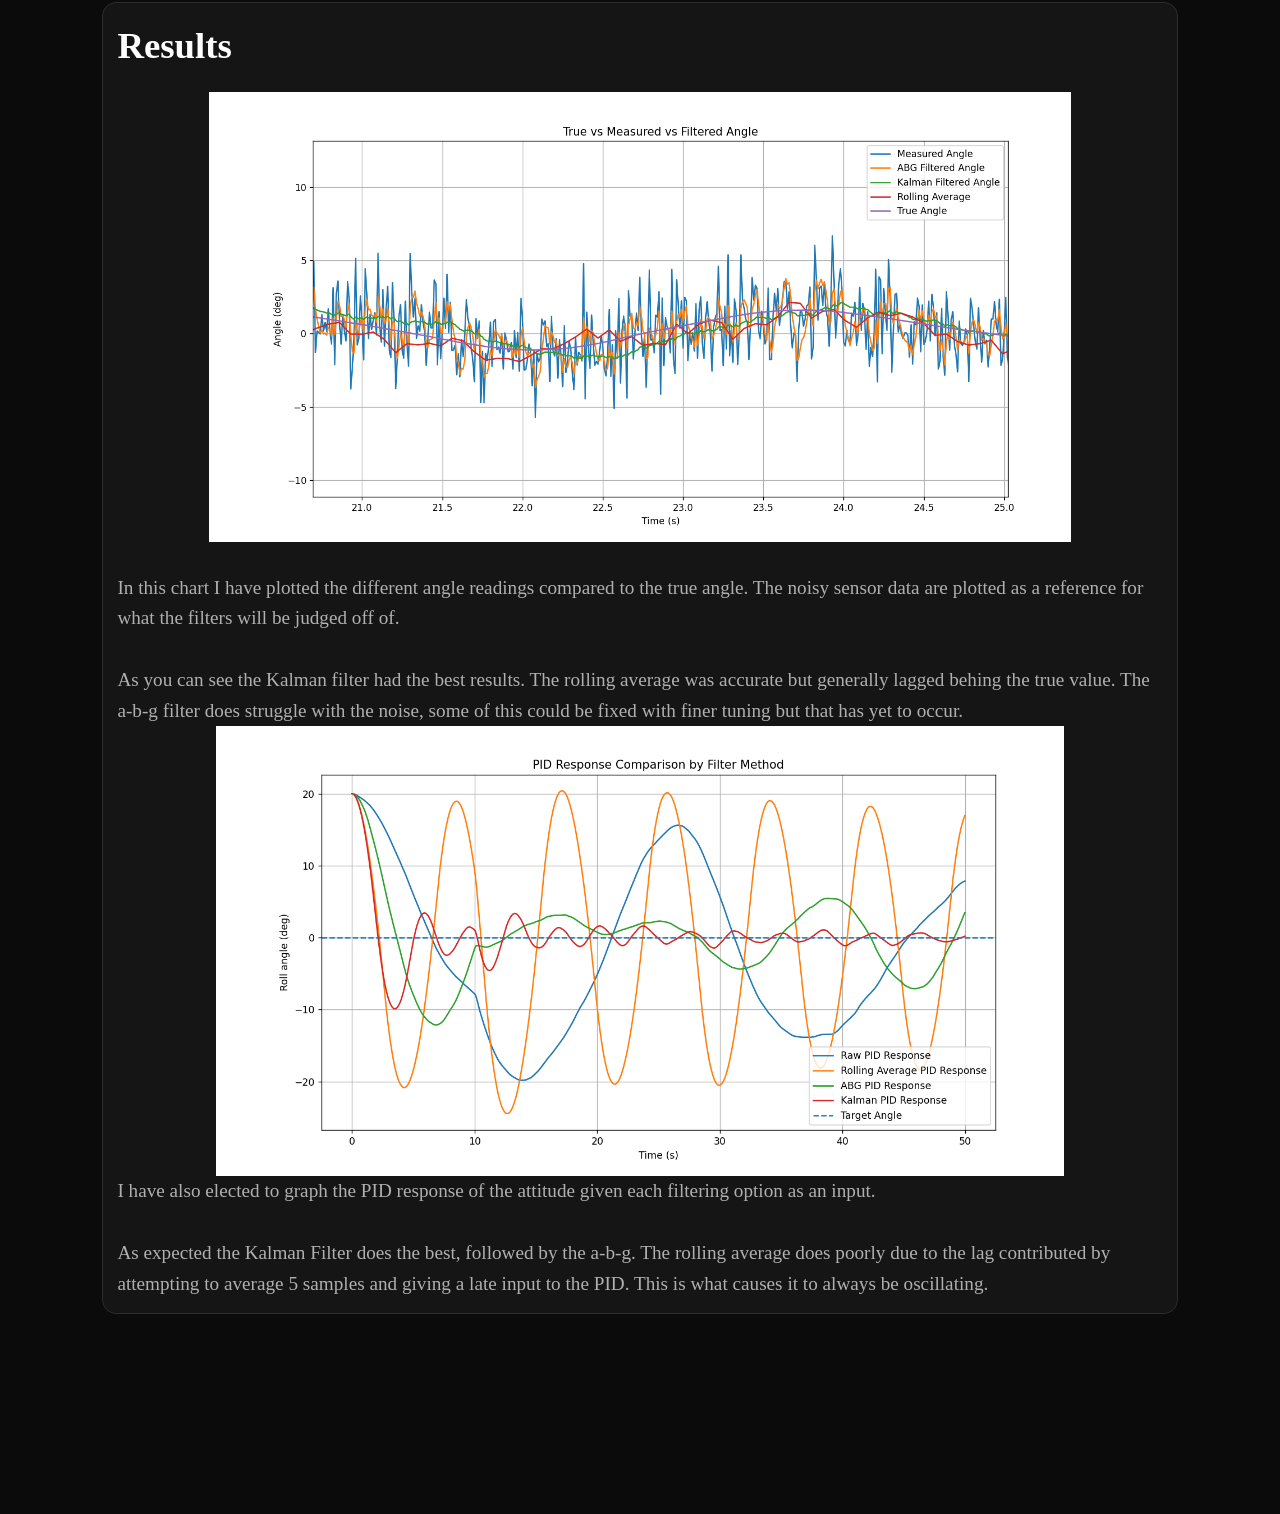
==== commit 6552003f: "bug" ====
--- a/projects/controls-sim.html
+++ b/projects/controls-sim.html
@@ -100,7 +100,7 @@
       <h2>Results</h2>
       <p>
         <img
-        class="project-image"
+        class="tall-image"
         src="../images/angleComparison.png"
         alt="filter data"
       />
@@ -114,7 +114,7 @@
         tuning but that has yet to occur.
 
         <img
-        class="project-image"
+        class="tall-image"
         src="../images/allPIDresponse.png"
         alt="so many responses"
         />
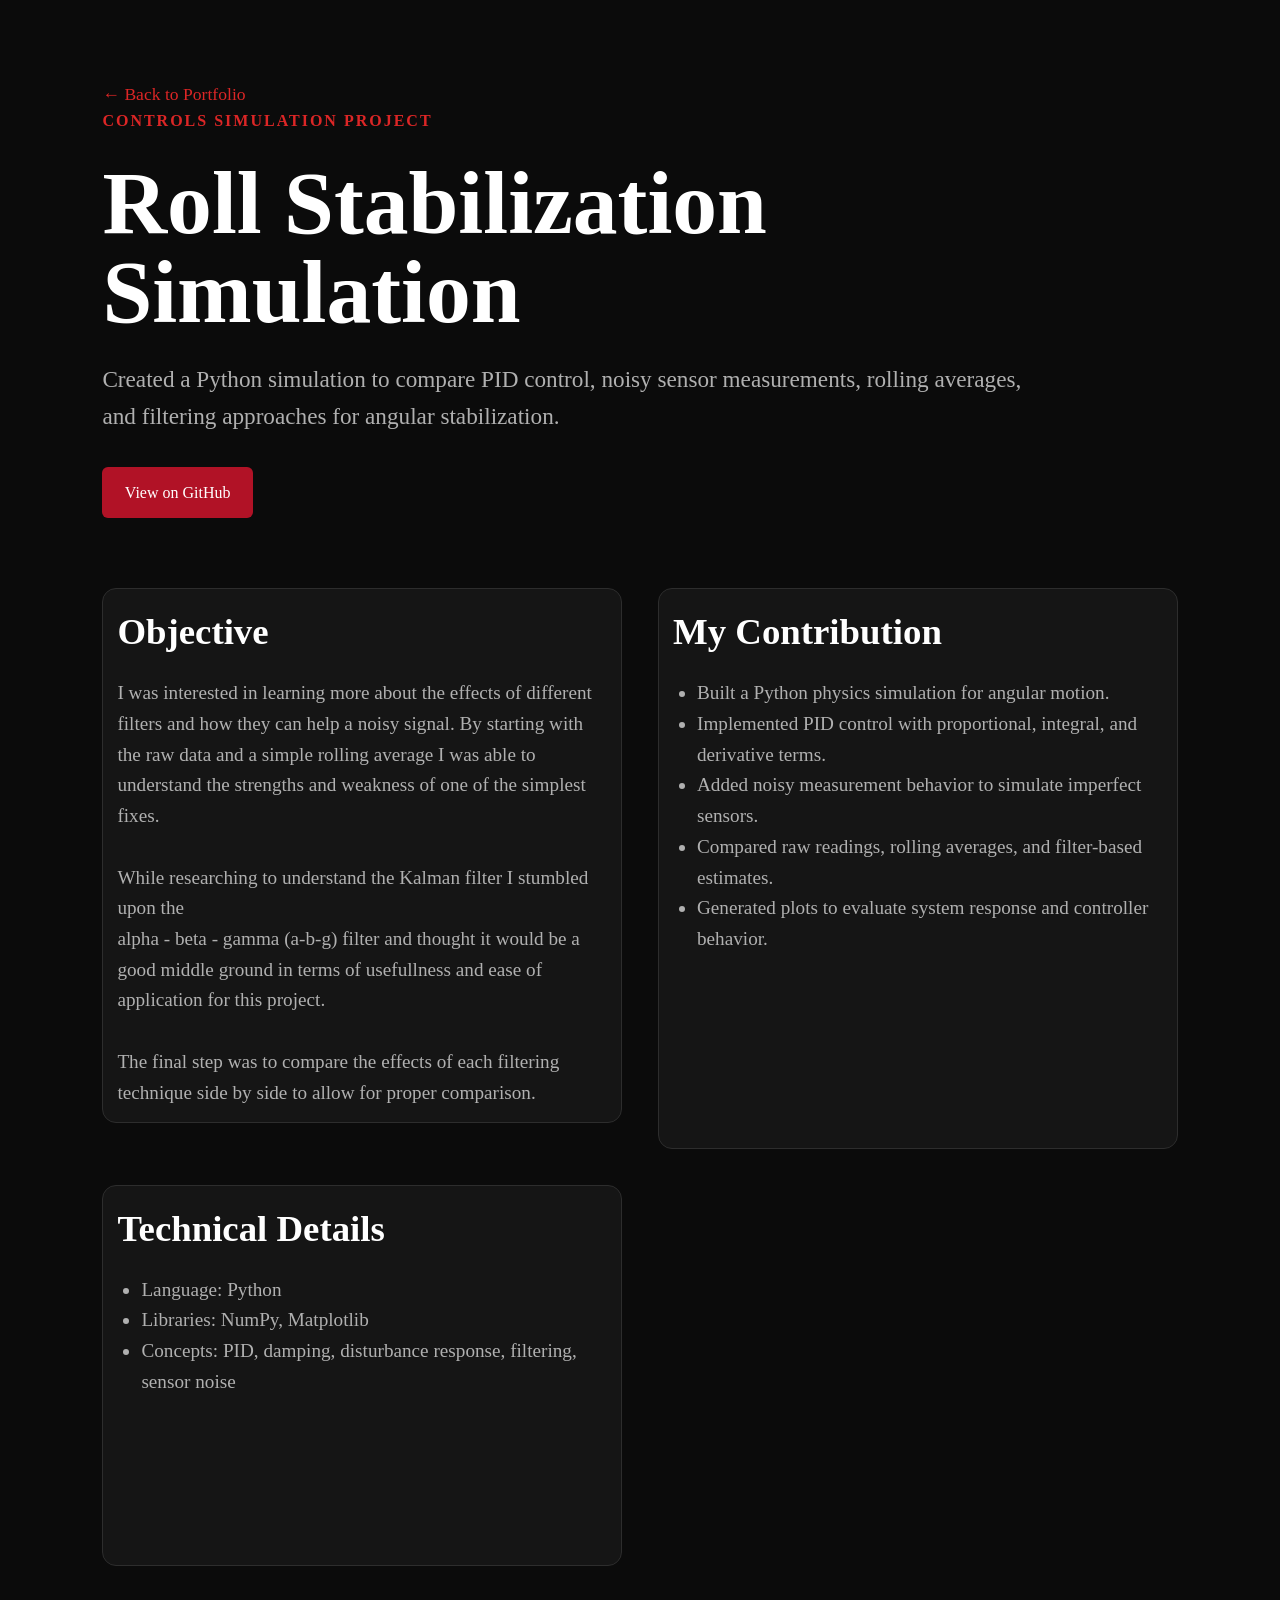
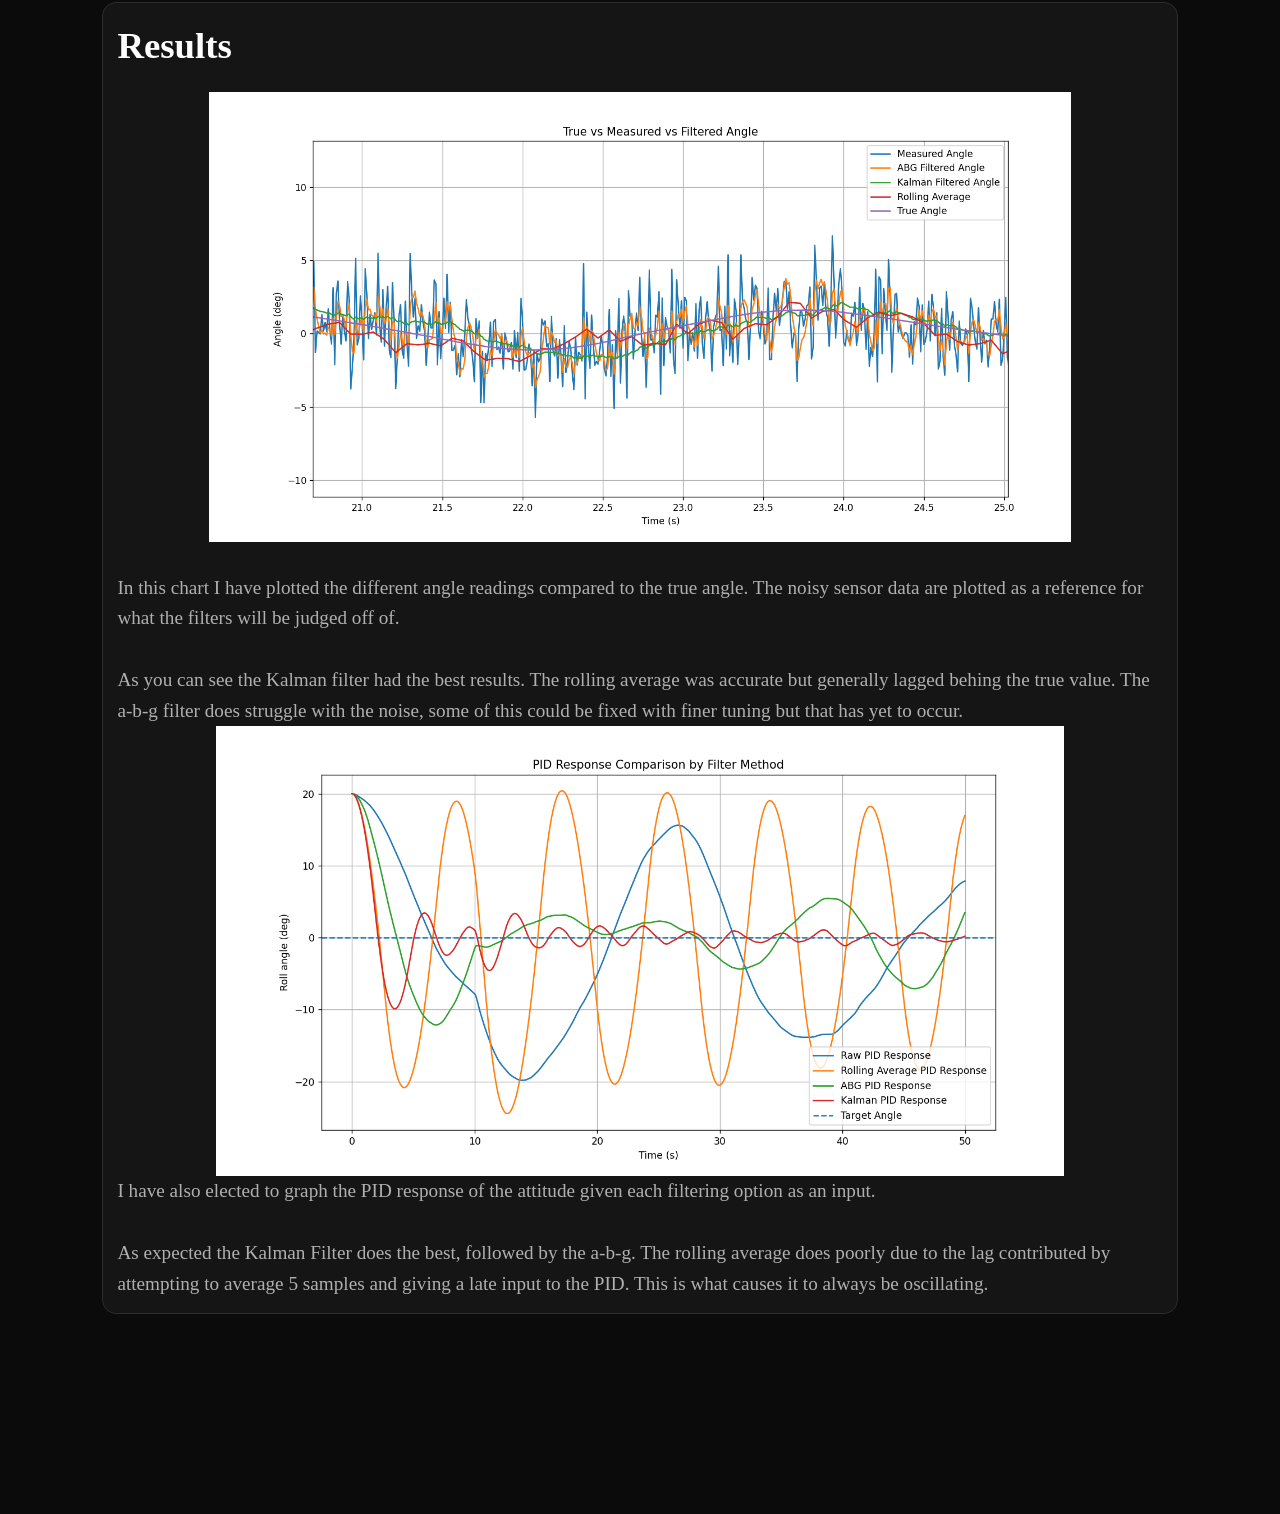
==== commit 89e71121: "removal of buttons" ====
--- a/projects/controls-sim.html
+++ b/projects/controls-sim.html
@@ -26,9 +26,9 @@
         View on GitHub
     </a>
 
-    <a href="../PDFs/elevator-report.pdf" target="_blank">
+    <!-- <a href="../PDFs/elevator-report.pdf" target="_blank">
         Project Report
-    </a>
+    </a> -->
 </div>
   </section>
 
